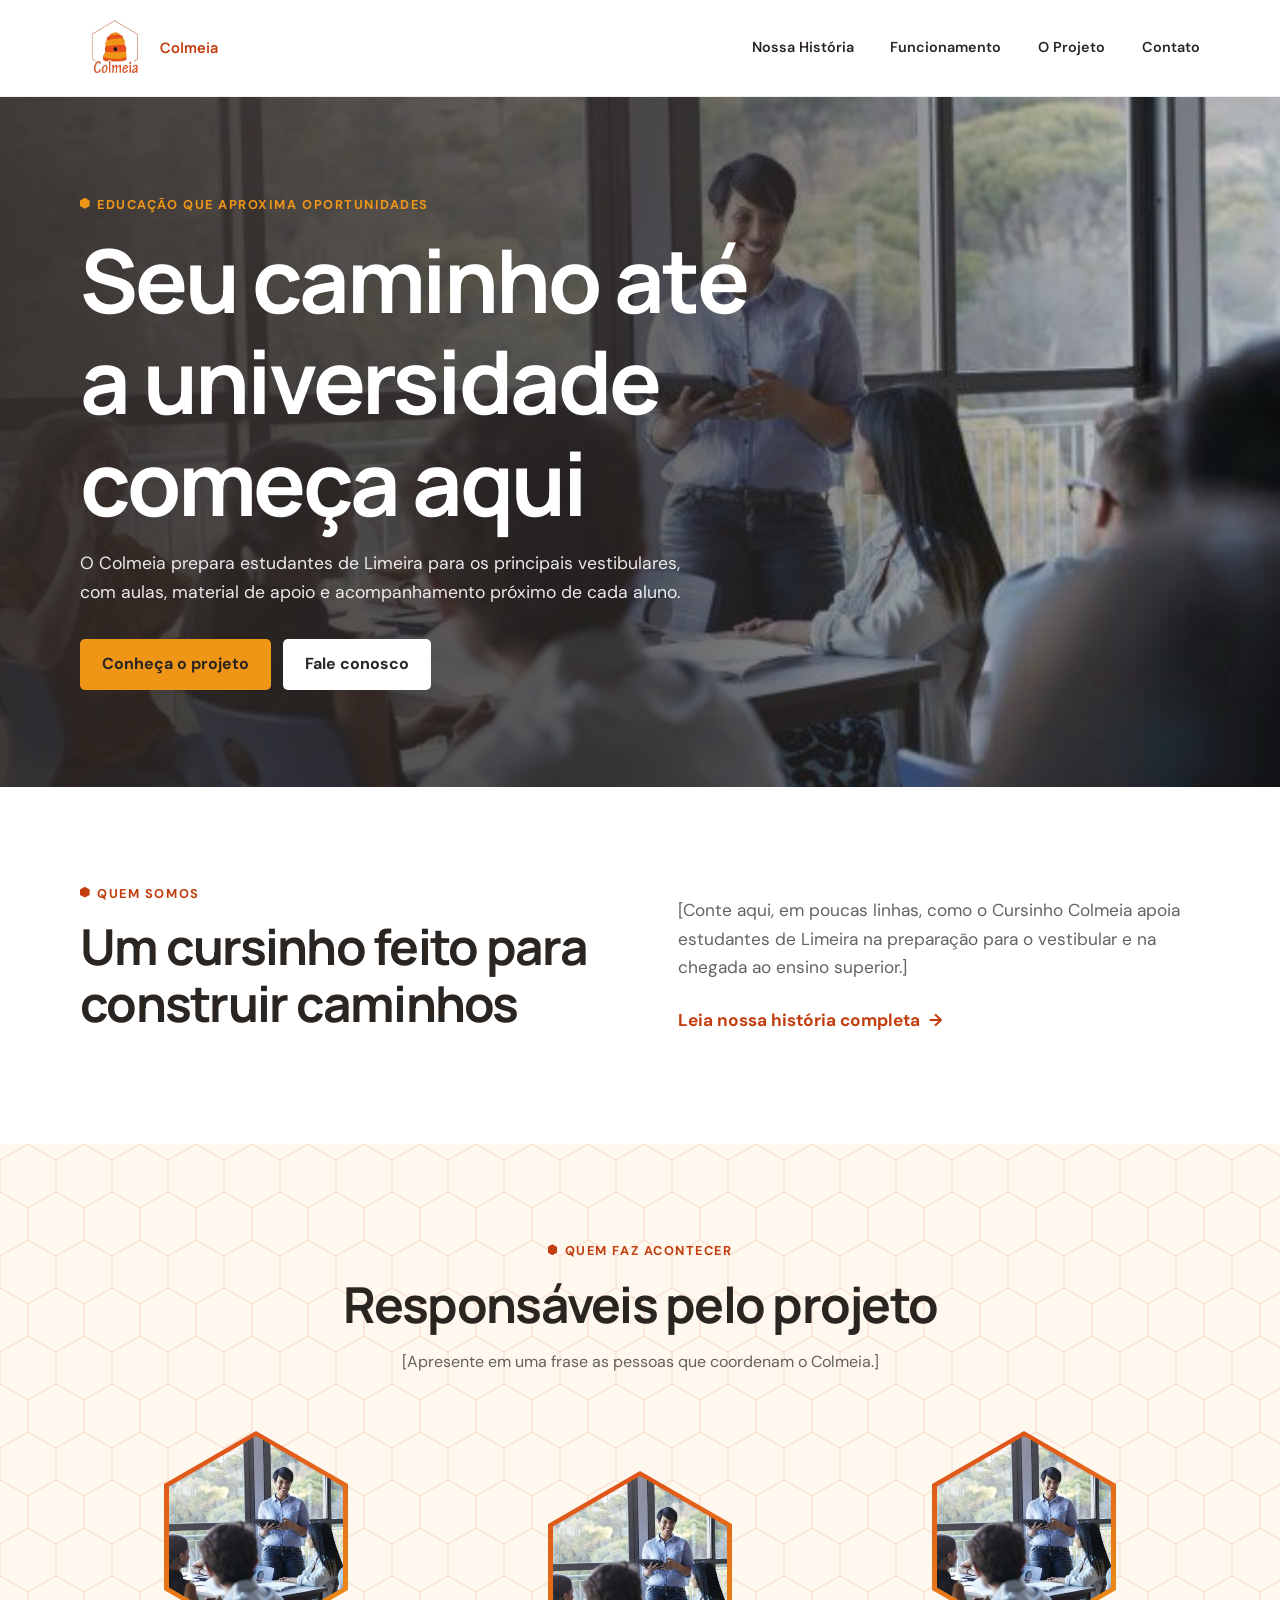
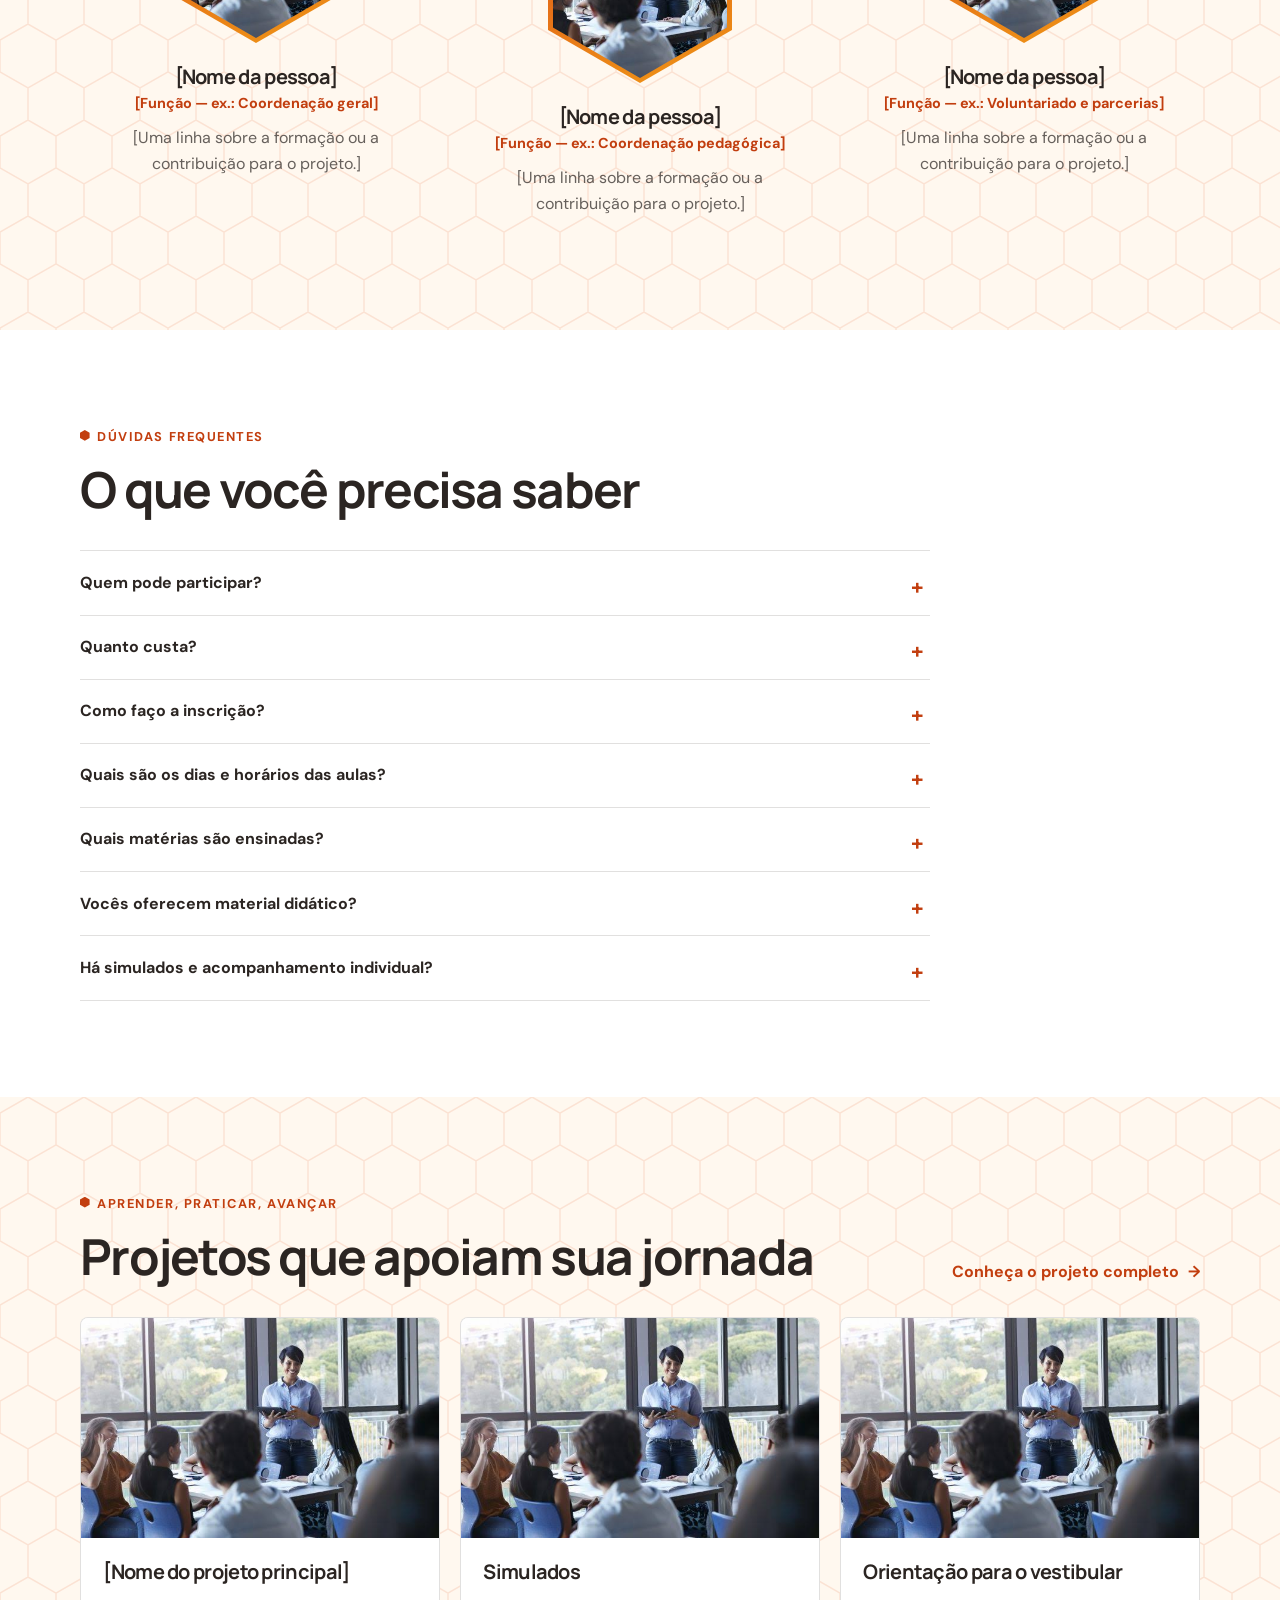
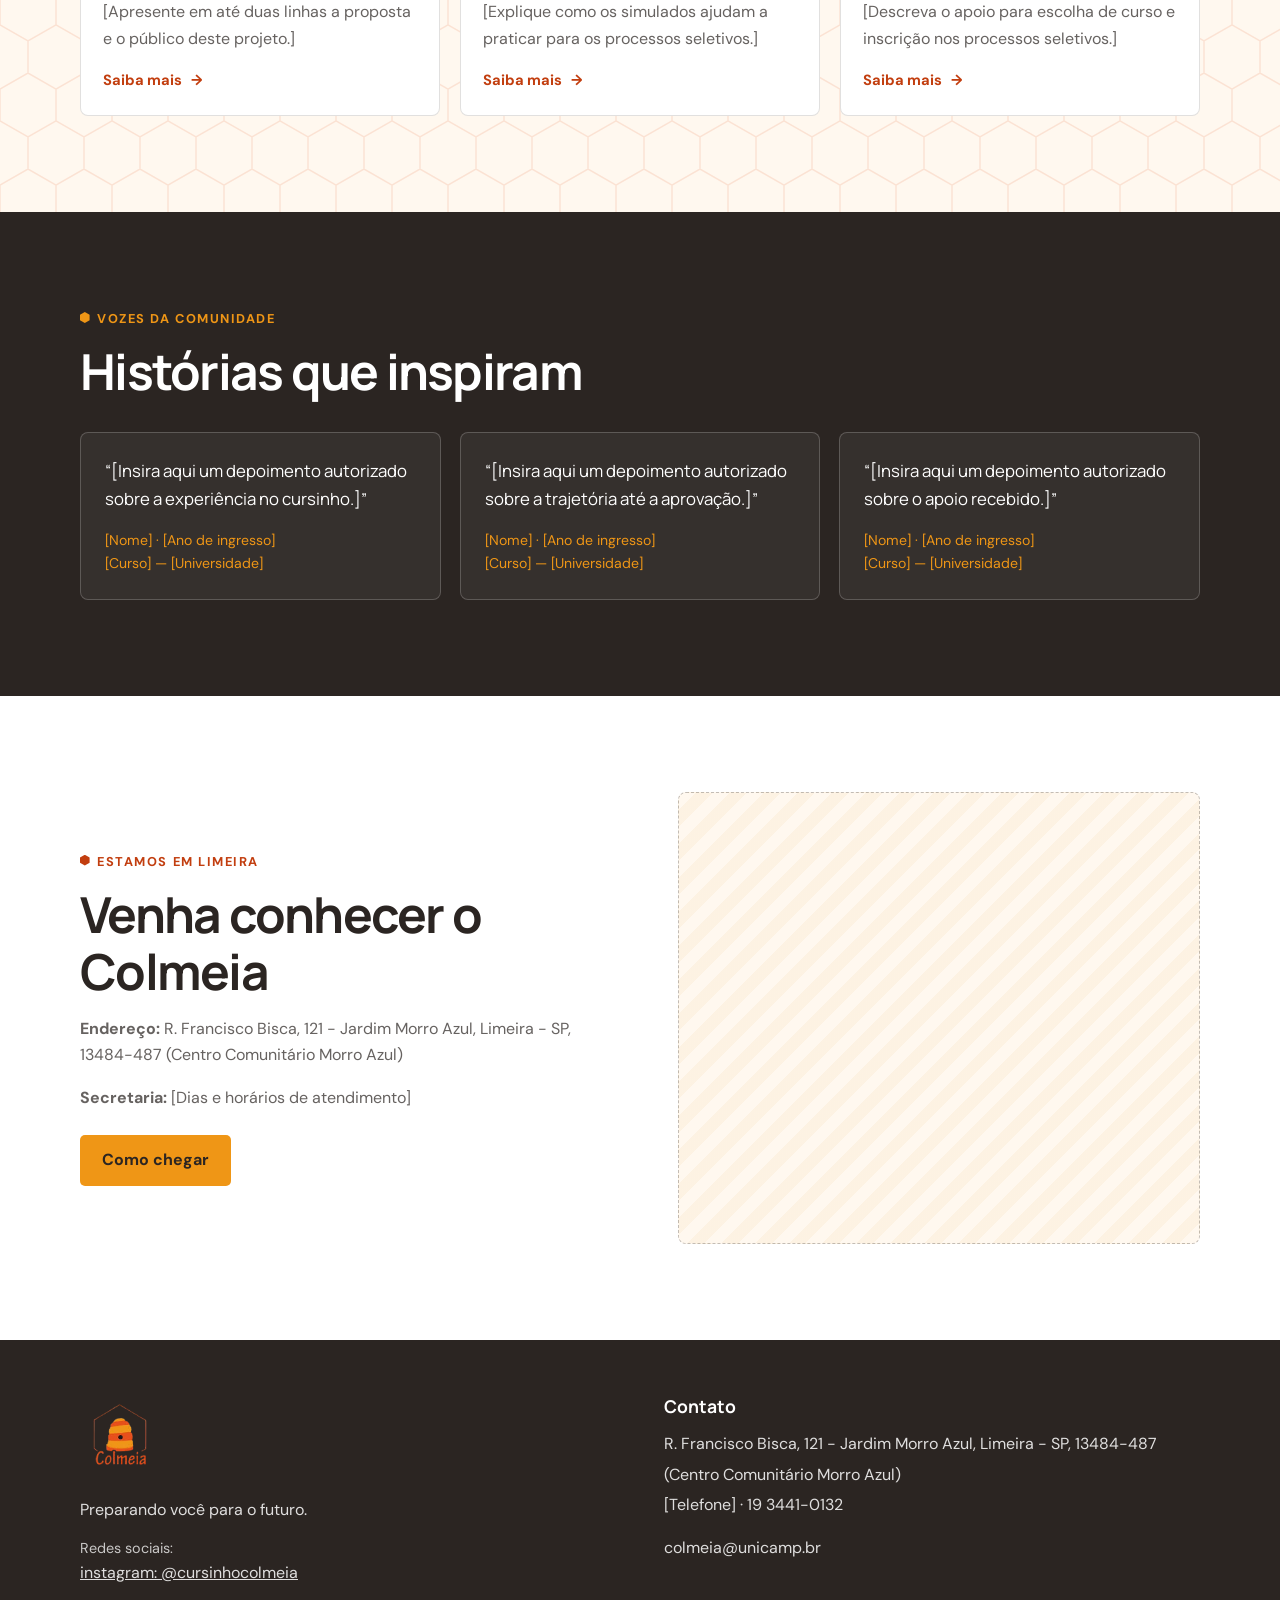
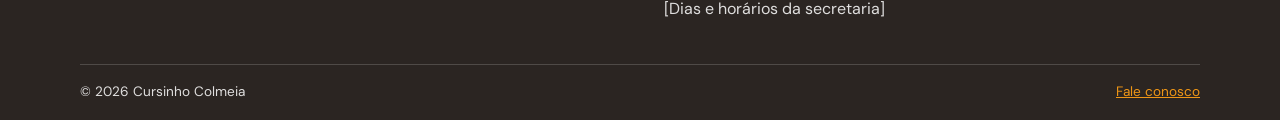
==== index.html @ 88f8b8c4 "First Commit" ====
<!DOCTYPE html>
<html lang="pt-BR">
<head>
    <meta charset="UTF-8">
    <meta name="viewport" content="width=device-width, initial-scale=1.0">
    <meta name="description" content="Conheça o Cursinho Colmeia: preparação para os principais vestibulares, com aulas, apoio e acompanhamento próximo.">
    <title>Cursinho Colmeia | Seu caminho até a universidade</title>
    <link rel="preconnect" href="https://fonts.googleapis.com">
    <link rel="preconnect" href="https://fonts.gstatic.com" crossorigin>
    <link rel="stylesheet" href="https://fonts.googleapis.com/css2?family=DM+Sans:wght@400;600;700&family=Manrope:wght@700;800&display=swap">
    <link rel="stylesheet" href="styles.css">
    <script src="script.js" defer></script>
</head>
<body>
    <a class="skip-link" href="#main">Pular para o conteúdo</a>
    <header class="site-header">
        <a class="brand" href="index.html" aria-label="Cursinho Colmeia — página inicial">
            <img class="brand-logo" src="assets/logo-colmeia.png" alt="" width="52" height="52">
            <span class="brand-name">Colmeia</span>
        </a>
        <button class="menu-toggle" type="button" aria-expanded="false" aria-controls="site-nav" aria-label="Abrir menu">
            <span></span><span></span><span></span>
        </button>
        <nav class="site-nav" id="site-nav" aria-label="Navegação principal">
            <a href="historia.html">Nossa História</a>
            <a href="funcionamento.html">Funcionamento</a>
            <a href="projeto.html">O Projeto</a>
            <a href="contato.html">Contato</a>
        </nav>
    </header>
    <main id="main">
        <section class="hero">
            <img class="hero-image" src="assets/cursinho-placeholder.png" alt="Estudantes acompanham uma aula em sala" fetchpriority="high">
            <div class="hero-shade" aria-hidden="true"></div>
            <div class="hero-content container">
                <p class="eyebrow">Educação que aproxima oportunidades</p>
                <h1>Seu caminho até a universidade começa aqui</h1>
                <p>O Colmeia prepara estudantes de Limeira para os principais vestibulares, com aulas, material de apoio e acompanhamento próximo de cada aluno.</p>
                <div class="button-row">
                    <a class="button button-primary" href="projeto.html">Conheça o projeto</a>
                    <a class="button button-light" href="contato.html">Fale conosco</a>
                </div>
            </div>
        </section>

        <section class="section container intro-grid">
            <div>
                <p class="eyebrow">Quem somos</p>
                <h2>Um cursinho feito para construir caminhos</h2>
            </div>
            <div>
                <p>[Conte aqui, em poucas linhas, como o Cursinho Colmeia apoia estudantes de Limeira na preparação para o vestibular e na chegada ao ensino superior.]</p>
                <a class="text-link" href="historia.html">Leia nossa história completa <span aria-hidden="true">→</span></a>
            </div>
        </section>

        <section class="section section-soft">
            <div class="container">
                <div class="section-intro">
                    <p class="eyebrow">Quem faz acontecer</p>
                    <h2>Responsáveis pelo projeto</h2>
                    <p>[Apresente em uma frase as pessoas que coordenam o Colmeia.]</p>
                </div>
                <div class="people-grid">
                <article class="person">
                    <div class="hex-frame">
                        <img src="assets/cursinho-placeholder.png" alt="[Foto de Nome da pessoa]" loading="lazy" decoding="async">
                    </div>
                    <h3>[Nome da pessoa]</h3>
                    <p class="person-role">[Função — ex.: Coordenação geral]</p>
                    <p>[Uma linha sobre a formação ou a contribuição para o projeto.]</p>
                </article>
                <article class="person">
                    <div class="hex-frame">
                        <img src="assets/cursinho-placeholder.png" alt="[Foto de Nome da pessoa]" loading="lazy" decoding="async">
                    </div>
                    <h3>[Nome da pessoa]</h3>
                    <p class="person-role">[Função — ex.: Coordenação pedagógica]</p>
                    <p>[Uma linha sobre a formação ou a contribuição para o projeto.]</p>
                </article>
                <article class="person">
                    <div class="hex-frame">
                        <img src="assets/cursinho-placeholder.png" alt="[Foto de Nome da pessoa]" loading="lazy" decoding="async">
                    </div>
                    <h3>[Nome da pessoa]</h3>
                    <p class="person-role">[Função — ex.: Voluntariado e parcerias]</p>
                    <p>[Uma linha sobre a formação ou a contribuição para o projeto.]</p>
                </article>
                </div>
            </div>
        </section>

        <section class="section">
            <div class="container">
                <p class="eyebrow">Dúvidas frequentes</p>
                <h2>O que você precisa saber</h2>
                <div class="faq-list">
                    <details>
                        <summary>Quem pode participar?</summary>
                        <p>[Informe os critérios de participação, como público prioritário, escolaridade e faixa etária, se houver.]</p>
                    </details>
                    <details>
                        <summary>Quanto custa?</summary>
                        <p>O cursinho é gratuito.</p>
                    </details>
                    <details>
                        <summary>Como faço a inscrição?</summary>
                        <p>[Inclua o período de inscrição, os documentos necessários e o passo a passo para se candidatar.]</p>
                    </details>
                    <details>
                        <summary>Quais são os dias e horários das aulas?</summary>
                        <p>[Consulte as turmas e os horários disponíveis na página <a href="funcionamento.html">Funcionamento</a>.]</p>
                    </details>
                    <details>
                        <summary>Quais matérias são ensinadas?</summary>
                        <p>[Informe as disciplinas oferecidas, organizadas por área do conhecimento.]</p>
                    </details>
                    <details>
                        <summary>Vocês oferecem material didático?</summary>
                        <p>[Descreva os materiais e recursos disponibilizados aos estudantes.]</p>
                    </details>
                    <details>
                        <summary>Há simulados e acompanhamento individual?</summary>
                        <p>[Informe a frequência dos simulados e como funcionam os plantões, a mentoria ou o acompanhamento individual.]</p>
                    </details>
                </div>
            </div>
        </section>

        <section class="section section-soft">
            <div class="container">
                <div class="section-heading">
                    <div>
                        <p class="eyebrow">Aprender, praticar, avançar</p>
                        <h2>Projetos que apoiam sua jornada</h2>
                    </div>
                    <a class="text-link" href="projeto.html">Conheça o projeto completo <span aria-hidden="true">→</span></a>
                </div>
                <div class="card-grid">
                <article class="content-card">
                    <img src="assets/cursinho-placeholder.png" alt="Turma participando de uma aula" loading="lazy" decoding="async">
                    <div class="card-body">
                        <h3>[Nome do projeto principal]</h3>
                        <p>[Apresente em até duas linhas a proposta e o público deste projeto.]</p>
                        <a class="text-link" href="projeto.html">Saiba mais <span aria-hidden="true">→</span></a>
                    </div>
                </article>
                <article class="content-card">
                    <img src="assets/cursinho-placeholder.png" alt="Estudantes reunidos em sala" loading="lazy" decoding="async">
                    <div class="card-body">
                        <h3>Simulados</h3>
                        <p>[Explique como os simulados ajudam a praticar para os processos seletivos.]</p>
                        <a class="text-link" href="projeto.html">Saiba mais <span aria-hidden="true">→</span></a>
                    </div>
                </article>
                <article class="content-card">
                    <img src="assets/cursinho-placeholder.png" alt="Professor conversando com estudantes" loading="lazy" decoding="async">
                    <div class="card-body">
                        <h3>Orientação para o vestibular</h3>
                        <p>[Descreva o apoio para escolha de curso e inscrição nos processos seletivos.]</p>
                        <a class="text-link" href="projeto.html">Saiba mais <span aria-hidden="true">→</span></a>
                    </div>
                </article>
                </div>
            </div>
        </section>

        <section class="section section-dark">
            <div class="container">
                <p class="eyebrow">Vozes da comunidade</p>
                <h2>Histórias que inspiram</h2>
                <div class="quote-grid">
                <figure class="quote">
                    <blockquote><p>“[Insira aqui um depoimento autorizado sobre a experiência no cursinho.]”</p></blockquote>
                    <figcaption>[Nome] · [Ano de ingresso]<br>[Curso] — [Universidade]</figcaption>
                </figure>
                <figure class="quote">
                    <blockquote><p>“[Insira aqui um depoimento autorizado sobre a trajetória até a aprovação.]”</p></blockquote>
                    <figcaption>[Nome] · [Ano de ingresso]<br>[Curso] — [Universidade]</figcaption>
                </figure>
                <figure class="quote">
                    <blockquote><p>“[Insira aqui um depoimento autorizado sobre o apoio recebido.]”</p></blockquote>
                    <figcaption>[Nome] · [Ano de ingresso]<br>[Curso] — [Universidade]</figcaption>
                </figure>
                </div>
            </div>
        </section>

        <section class="section container address-grid">
            <div>
                <p class="eyebrow">Estamos em Limeira</p>
                <h2>Venha conhecer o Colmeia</h2>
                <p><strong>Endereço:</strong> R. Francisco Bisca, 121 - Jardim Morro Azul, Limeira - SP, 13484-487 (Centro Comunitário Morro Azul)</p>
                <p><strong>Secretaria:</strong> [Dias e horários de atendimento]</p>
                <a class="button button-primary" href="contato.html">Como chegar</a>
            </div>
            <div class="map-placeholder" role="img" aria-label="Espaço reservado para o mapa do cursinho">
                <iframe src="https://maps.google.com/maps?q=-22.5592087,-47.4290889&t=&z=17&ie=UTF8&iwloc=&output=embed" width="100%" height="450" style="border:0;" allowfullscreen="" loading="lazy" referrerpolicy="no-referrer-when-downgrade"></iframe>
            </div>
        </section>
    </main>

    <footer class="site-footer">
        <div class="container footer-grid">
            <div>
                <a class="brand brand-footer" href="index.html" aria-label="Cursinho Colmeia — página inicial">
                    <img class="brand-logo" src="assets/logo-colmeia.png" alt="Cursinho Colmeia">
                </a>
                <p>Preparando você para o futuro.</p>
                <p class="social-placeholder">Redes sociais:</p>
                <a href="https://www.instagram.com/cursinhocolmeia/?hl=pt">instagram: @cursinhocolmeia</a>
            </div>
            <div>
                <h2>Contato</h2>
                <address>
                    R. Francisco Bisca, 121 - Jardim Morro Azul, Limeira - SP, 13484-487 (Centro Comunitário Morro Azul)<br>
                    [Telefone] · 19 3441-0132<br>
                    <p>colmeia@unicamp.br</p><br>
                    [Dias e horários da secretaria]
                </address>
            </div>
        </div>
        <div class="container footer-bottom">
            <span>© <span data-year>2026</span> Cursinho Colmeia</span>
            <a href="contato.html">Fale conosco</a>
        </div>
    </footer>
</body>
</html>
---- styles.css ----
/* ==========================================================================
   Cursinho Colmeia — estilos globais
   As fontes são carregadas via <link> no <head> de cada página (não via @import).
   ========================================================================== */

/* ---------- Tokens ---------- */
:root {
    --ink: #2B2522;
    --muted: rgba(43, 37, 34, .72);
    --primary: #DC4C1A;          /* laranja do texto do logo */
    --orange: #E7842B;           /* laranja médio das listras do logo */
    --primary-strong: #C23E0F;   /* texto sobre branco/creme e fundo com texto branco (contraste AA) */
    --accent: #EF9616;
    --cream: #FFF8EF;
    --white: #FFFFFF;
    --line: rgba(43, 37, 34, .14);
    --content: 1120px;

    /* Colmeia: hexágono (topo pontiagudo, como no logo) e padrão de favo */
    --hex: polygon(50% 0, 100% 25%, 100% 75%, 50% 100%, 0 75%, 0 25%);
    --honeycomb: url("data:image/svg+xml,%3Csvg xmlns='http://www.w3.org/2000/svg' width='56' height='96' viewBox='0 0 56 96'%3E%3Cpath d='M28 0L56 16V48L28 64L0 48V16ZM28 64V96' fill='none' stroke='%23DC4C1A' stroke-opacity='.13' stroke-width='1.5'/%3E%3C/svg%3E");
    --honeycomb-light: url("data:image/svg+xml,%3Csvg xmlns='http://www.w3.org/2000/svg' width='56' height='96' viewBox='0 0 56 96'%3E%3Cpath d='M28 0L56 16V48L28 64L0 48V16ZM28 64V96' fill='none' stroke='white' stroke-opacity='.12' stroke-width='1.5'/%3E%3C/svg%3E");
}

/* ---------- Base ---------- */
* {
    box-sizing: border-box;
}
html {
    scroll-behavior: smooth;
}
body {
    margin: 0;
    color: var(--ink);
    background: var(--white);
    font-family: "DM Sans", Arial, sans-serif;
    line-height: 1.65;
}
img {
    display: block;
    max-width: 100%;
}
a {
    color: inherit;
}
h1, h2, h3 {
    margin: 0 0 1rem;
    font-family: Manrope, "DM Sans", sans-serif;
    line-height: 1.15;
    letter-spacing: -.035em;
}
h1 {
    max-width: 800px;
    font-size: clamp(2.7rem, 7vw, 5.5rem);
}
h2 {
    font-size: clamp(2rem, 4vw, 3.1rem);
}
h3 {
    font-size: 1.25rem;
}
p {
    margin: 0 0 1rem;
}

:focus-visible {
    outline: 3px solid var(--primary-strong);
    outline-offset: 3px;
}
.hero :focus-visible, .section-dark :focus-visible, .site-footer :focus-visible {
    outline-color: var(--accent);
}

.visually-hidden {
    position: absolute;
    width: 1px;
    height: 1px;
    margin: -1px;
    padding: 0;
    overflow: hidden;
    clip: rect(0 0 0 0);
    white-space: nowrap;
    border: 0;
}
.skip-link {
    position: absolute;
    z-index: 20;
    top: -4rem;
    left: 1rem;
    padding: .6rem 1rem;
    color: var(--white);
    background: var(--ink);
}
.skip-link:focus {
    top: 1rem;
}

/* ---------- Layout e utilitários ---------- */
.container {
    width: min(var(--content), calc(100% - 3rem));
    margin-inline: auto;
}
.section {
    padding-block: 6rem;
}
.section-soft {
    background-color: var(--cream);
    background-image: var(--honeycomb);
    background-size: 56px 96px;
}
.section-dark {
    color: var(--white);
    background: var(--ink);
}
.eyebrow {
    margin-bottom: .9rem;
    color: var(--primary-strong);
    font-size: .8rem;
    font-weight: 700;
    letter-spacing: .12em;
    text-transform: uppercase;
}
.eyebrow::before {
    content: "";
    display: inline-block;
    width: .75em;
    height: .85em;
    margin-right: .6em;
    background: currentColor;
    clip-path: var(--hex);
}
.section-dark .eyebrow, .hero .eyebrow {
    color: var(--accent);
}
.page-hero .eyebrow {
    color: var(--cream);
}
.text-link {
    display: inline-flex;
    gap: .55rem;
    align-items: center;
    color: var(--primary-strong);
    font-weight: 700;
    text-decoration: none;
}
.text-link:hover {
    text-decoration: underline;
    text-underline-offset: .25em;
}
.icon-badge {
    display: grid;
    width: 52px;
    height: 60px;
    place-items: center;
    clip-path: var(--hex);
    color: var(--white);
    background: var(--primary-strong);
    font-size: .8rem;
    font-weight: 800;
}

/* ---------- Botões ---------- */
.button-row {
    display: flex;
    flex-wrap: wrap;
    gap: .8rem;
}
.button {
    display: inline-flex;
    min-height: 48px;
    align-items: center;
    justify-content: center;
    padding: .7rem 1.3rem;
    border: 1px solid transparent;
    border-radius: 5px;
    font: inherit;
    font-weight: 700;
    text-decoration: none;
    cursor: pointer;
}
.button-primary {
    color: var(--ink);
    background: var(--accent);
}
.button-primary:hover {
    background: var(--primary-strong);
    color: var(--white);
}
.button-light {
    color: var(--ink);
    background: var(--white);
}
.button-light:hover {
    background: var(--accent);
}

/* ---------- Cabeçalho e navegação ---------- */
.site-header {
    position: sticky;
    z-index: 10;
    top: 0;
    display: flex;
    min-height: 76px;
    align-items: center;
    justify-content: space-between;
    padding: .8rem max(1.5rem, calc((100% - var(--content)) / 2));
    border-bottom: 1px solid rgba(43, 37, 34, .08);
    background: rgba(255, 255, 255, .96);
    backdrop-filter: blur(12px);
}
.brand {
    display: inline-flex;
    align-items: center;
    gap: .65rem;
    color: var(--ink);
    font-family: Manrope, sans-serif;
    font-size: .96rem;
    text-decoration: none;
    white-space: nowrap;
}
.brand-logo {
    width: 70px;
    height: 70px;
    object-fit: contain;
}
.brand-name {
    color: var(--primary-strong);
    font-size: .9rem;
    font-weight: 700;
}
.brand-footer {
    color: var(--white);
}
.brand-footer .brand-logo {
    width: 80px;
    height: 80px;
}
.site-nav {
    display: flex;
    align-items: center;
    gap: clamp(1rem, 3vw, 2.3rem);
}
.site-nav a {
    color: var(--ink);
    font-size: .9rem;
    font-weight: 600;
    text-decoration: none;
}
.site-nav a:hover, .site-nav a[aria-current="page"] {
    color: var(--primary-strong);
}
.site-nav a[aria-current="page"] {
    text-decoration: underline;
    text-decoration-color: var(--accent);
    text-decoration-thickness: 3px;
    text-underline-offset: 7px;
}
.menu-toggle {
    display: none;
}

/* ---------- Hero (home) ---------- */
.hero {
    position: relative;
    display: flex;
    min-height: min(690px, calc(100vh - 76px));
    align-items: center;
    overflow: hidden;
    color: var(--white);
    background: var(--ink);
}
.hero-image, .hero-shade {
    position: absolute;
    inset: 0;
    width: 100%;
    height: 100%;
}
.hero-image {
    object-fit: cover;
    object-position: center 45%;
}
.hero-shade {
    background: linear-gradient(90deg, rgba(43, 37, 34, .9) 0%, rgba(43, 37, 34, .72) 48%, rgba(43, 37, 34, .12) 100%);
}
.hero-content {
    position: relative;
    padding-block: 6rem;
}
.hero h1 {
    max-width: 720px;
}
.hero-content > p:not(.eyebrow) {
    max-width: 625px;
    margin-bottom: 2rem;
    color: rgba(255,255,255,.9);
    font-size: 1.1rem;
}

/* ---------- Seções da home ---------- */
.intro-grid, .address-grid {
    display: grid;
    grid-template-columns: 1fr 1fr;
    gap: clamp(2rem, 6vw, 6rem);
    align-items: center;
}
.intro-grid > div:last-child {
    max-width: 570px;
    color: var(--muted);
    font-size: 1.08rem;
}
.intro-grid .text-link {
    margin-top: .5rem;
}
.section-heading {
    display: flex;
    align-items: end;
    justify-content: space-between;
    gap: 2rem;
    margin-bottom: 2rem;
}
.section-heading h2 {
    margin-bottom: 0;
}

/* Cards */
.card-grid {
    display: grid;
    grid-template-columns: repeat(3, 1fr);
    gap: 1.25rem;
    margin-top: 2rem;
}
.content-card {
    display: flex;
    flex-direction: column;
    overflow: hidden;
    border: 1px solid var(--line);
    border-radius: 8px;
    background: var(--white);
}
.content-card > img {
    width: 100%;
    height: 220px;
    object-fit: cover;
}
.card-body {
    display: flex;
    flex: 1;
    flex-direction: column;
    padding: 1.4rem;
}
.card-body p {
    color: var(--muted);
}
.card-body .text-link {
    margin-top: auto;
    align-self: flex-start;
    font-size: .92rem;
}

/* FAQ */
.faq-list {
    max-width: 850px;
    margin-top: 2rem;
    border-top: 1px solid var(--line);
}
.faq-list details {
    border-bottom: 1px solid var(--line);
}
.faq-list summary {
    position: relative;
    padding: 1.15rem 2.5rem 1.15rem 0;
    font-weight: 700;
    cursor: pointer;
    list-style: none;
}
.faq-list summary::-webkit-details-marker {
    display: none;
}
.faq-list summary::after {
    position: absolute;
    right: .4rem;
    content: "+";
    color: var(--primary-strong);
    font-size: 1.35rem;
}
.faq-list details[open] summary::after {
    content: "−";
}
.faq-list details p {
    max-width: 750px;
    padding: 0 2rem 1rem 0;
    color: var(--muted);
}
.faq-list details a {
    color: var(--primary-strong);
}

/* Depoimentos */
.quote-grid {
    display: grid;
    grid-template-columns: repeat(3, 1fr);
    gap: 1.2rem;
    margin-top: 2rem;
}
.quote {
    display: flex;
    flex-direction: column;
    margin: 0;
    padding: 1.5rem;
    border: 1px solid rgba(255,255,255,.2);
    border-radius: 8px;
    background: rgba(255,255,255,.05);
}
.quote blockquote {
    flex: 1;
    margin: 0;
}
.quote blockquote p {
    font-family: Manrope, sans-serif;
    font-size: 1.05rem;
}
.quote figcaption {
    color: var(--accent);
    font-size: .88rem;
}
.quote-grid-light {
    grid-template-columns: repeat(2, 1fr);
}
.quote-grid-light .quote {
    color: var(--ink);
    border-color: var(--line);
    background: var(--cream);
}
.quote-grid-light .quote figcaption {
    color: var(--primary-strong);
}

/* Endereço e mapa */
.address-grid > div:first-child p:not(.eyebrow) {
    color: var(--muted);
}
.address-grid .button {
    margin-top: .5rem;
}
.map-placeholder {
    display: flex;
    min-height: 310px;
    flex-direction: column;
    align-items: center;
    justify-content: center;
    border: 1px dashed rgba(43, 37, 34, .28);
    border-radius: 8px;
    color: var(--ink);
    background: repeating-linear-gradient(135deg, var(--cream), var(--cream) 12px, rgba(239, 150, 22, .12) 12px, rgba(239, 150, 22, .12) 24px);
    text-align: center;
}
.map-placeholder--tall {
    min-height: 360px;
    border: 0;
    background: repeating-linear-gradient(135deg, var(--cream), var(--cream) 16px, rgba(239, 150, 22, .14) 16px, rgba(239, 150, 22, .14) 32px);
    box-shadow: inset 0 0 0 1px rgba(43, 37, 34, .08);
}
.map-pin {
    color: var(--primary-strong);
    font-size: 2.8rem;
    line-height: 1;
}
.map-placeholder p {
    margin: .5rem 0 0;
    font-weight: 700;
}
.map-placeholder small {
    color: var(--muted);
}

/* ---------- Responsáveis (home) ---------- */
.section-intro {
    max-width: 640px;
    margin: 0 auto 3.5rem;
    text-align: center;
}
.section-intro p:last-child {
    margin-bottom: 0;
    color: var(--muted);
}
.people-grid {
    display: grid;
    grid-template-columns: repeat(3, 1fr);
    gap: 2rem;
}
/* o card do meio desce um pouco, como numa colmeia */
.people-grid .person:nth-child(2) {
    margin-top: 2.5rem;
}
.person {
    text-align: center;
}
.hex-frame {
    width: 184px;
    height: 212px;
    margin: 0 auto 1.4rem;
    padding: 5px;
    clip-path: var(--hex);
    background: linear-gradient(160deg, var(--primary), var(--accent));
}
.hex-frame img {
    width: 100%;
    height: 100%;
    clip-path: var(--hex);
    object-fit: cover;
    background: var(--cream);
}
.person h3 {
    margin-bottom: .2rem;
}
.person p {
    max-width: 300px;
    margin-inline: auto;
    color: var(--muted);
}
.person .person-role {
    margin-bottom: .6rem;
    color: var(--primary-strong);
    font-size: .9rem;
    font-weight: 700;
}

/* ---------- Páginas internas ---------- */
.page-hero {
    padding-block: 5rem;
    color: var(--white);
    background-color: var(--ink);
    background-image: var(--honeycomb-light), linear-gradient(115deg, var(--ink), var(--primary-strong));
    background-size: 56px 96px, auto;
}
.page-hero h1 {
    font-size: clamp(2.8rem, 7vw, 4.7rem);
}
.page-hero p:last-child {
    max-width: 660px;
    margin-bottom: 0;
    color: rgba(255,255,255,.9);
    font-size: 1.08rem;
}
.prose {
    max-width: 850px;
}
.prose > h2 {
    margin-top: 2.5rem;
    font-size: clamp(1.7rem, 3vw, 2.25rem);
}
.prose > p:not(.eyebrow) {
    color: var(--muted);
}

.table-wrap {
    overflow-x: auto;
    margin: 1.5rem 0 2rem;
    border: 1px solid var(--line);
    border-radius: 7px;
}
table {
    width: 100%;
    border-collapse: collapse;
    text-align: left;
}
th, td {
    min-width: 130px;
    padding: .9rem 1rem;
    border-bottom: 1px solid var(--line);
}
thead th {
    color: var(--ink);
    background: var(--cream);
    font-size: .9rem;
}
tbody th {
    font-weight: 600;
}
tbody tr:last-child :is(th, td) {
    border-bottom: 0;
}

.stats-grid {
    display: grid;
    grid-template-columns: repeat(3, 1fr);
    gap: 1rem;
    margin: 2rem 0 3rem;
    padding: 0;
    list-style: none;
}
.stat {
    padding: 1.4rem;
    border-radius: 7px;
    background: var(--cream);
}
.stat-value, .stat-label {
    display: block;
}
.stat-value {
    color: var(--primary-strong);
    font-family: Manrope, sans-serif;
    font-size: 2rem;
    font-weight: 700;
}
.stat-label {
    color: var(--muted);
}


.benefit-list {
    margin-top: 1.5rem;
    padding: 0;
    list-style: none;
}
.benefit {
    display: grid;
    grid-template-columns: 3rem 1fr;
    gap: 1rem;
    padding: 1.25rem 0;
    border-bottom: 1px solid var(--line);
}
.benefit-number {
    display: grid;
    width: 2.6rem;
    height: 3rem;
    place-items: center;
    clip-path: var(--hex);
    color: var(--white);
    background: var(--primary-strong);
    font-family: Manrope, sans-serif;
    font-size: .9rem;
    font-weight: 800;
}
.benefit h3 {
    margin-bottom: .35rem;
}
.benefit p {
    margin: 0;
    color: var(--muted);
}

/* ---------- Contato ---------- */
.contact-section {
    padding-block: 5rem;
}
.contact-heading {
    max-width: 680px;
    margin: 0 auto 2.5rem;
    text-align: center;
}
.contact-heading h2 {
    margin-bottom: .8rem;
}
.contact-heading > p:last-child {
    color: var(--muted);
}
.contact-list {
    display: grid;
    grid-template-columns: repeat(2, minmax(0, 1fr));
    gap: 1rem;
    max-width: 900px;
    margin: 0 auto;
    padding: 0;
    list-style: none;
}
.contact-card {
    display: grid;
    grid-template-columns: 54px minmax(0, 1fr);
    gap: .85rem 1rem;
    align-items: center;
    padding: 1.25rem;
    border: 1px solid var(--line);
    border-radius: 8px;
    background: var(--white);
}
.contact-card .icon-badge {
    grid-row: span 2;
}
.contact-card h3, .address-detail h3 {
    margin: 0 0 .15rem;
    font-size: 1rem;
    letter-spacing: 0;
}
.contact-card p, .address-detail p {
    overflow-wrap: anywhere;
    margin: 0;
    color: var(--muted);
}
.contact-card-label {
    grid-column: 2;
    color: var(--primary-strong);
    font-size: .8rem;
    font-weight: 700;
}
.contact-location {
    border-top: 1px solid var(--line);
}
.contact-address {
    align-self: center;
}
.contact-address > h2 {
    margin-bottom: 1.75rem;
}
.contact-address > .text-link {
    margin-top: .75rem;
}
.address-detail {
    display: grid;
    grid-template-columns: 44px 1fr;
    gap: .9rem;
    align-items: center;
    margin: 1.25rem 0;
}
.address-detail .icon-badge {
    width: 42px;
    height: 48px;
    font-size: .75rem;
}

/* ---------- Rodapé ---------- */
.site-footer {
    padding-top: 3.5rem;
    color: rgba(255,255,255,.85);
    background: var(--ink);
}
.footer-grid {
    display: grid;
    grid-template-columns: 1fr 1fr;
    gap: 3rem;
    padding-bottom: 2.5rem;
}
.site-footer h2 {
    margin-bottom: .8rem;
    color: var(--white);
    font-size: 1.1rem;
    letter-spacing: 0;
}
.site-footer p {
    margin: .8rem 0 0;
}
.site-footer address {
    font-style: normal;
    line-height: 1.9;
}
.site-footer address a {
    color: var(--accent);
}
.social-placeholder {
    color: rgba(255,255,255,.75);
    font-size: .9rem;
}
.footer-bottom {
    display: flex;
    justify-content: space-between;
    gap: 1rem;
    padding-block: 1rem;
    border-top: 1px solid rgba(255,255,255,.17);
    font-size: .85rem;
}
.footer-bottom a {
    color: var(--accent);
}

/* ---------- Responsivo (760px também está em script.js) ---------- */
@media (max-width: 760px) {
    .container {
        width: min(var(--content), calc(100% - 2rem));
    }
    .site-header {
        min-height: 68px;
        padding-inline: 1rem;
    }
    .menu-toggle {
        display: flex;
        width: 44px;
        height: 44px;
        flex-direction: column;
        align-items: center;
        justify-content: center;
        gap: 5px;
        border: 1px solid var(--line);
        border-radius: 5px;
        background: var(--white);
        cursor: pointer;
    }
    .menu-toggle span {
        width: 19px;
        height: 2px;
        background: var(--ink);
    }
    .site-nav {
        position: absolute;
        top: calc(100% - 1px);
        right: 0;
        left: 0;
        display: none;
        flex-direction: column;
        align-items: stretch;
        gap: 0;
        padding: .5rem 1rem 1rem;
        border-bottom: 1px solid var(--line);
        background: var(--white);
    }
    .site-nav.is-open {
        display: flex;
    }
    .site-nav a {
        padding: .8rem .4rem;
        border-bottom: 1px solid var(--line);
    }
    .site-nav a:last-child {
        border-bottom: 0;
    }
    .hero {
        min-height: 590px;
    }
    .hero-shade {
        background: linear-gradient(90deg, rgba(43,37,34,.87), rgba(43,37,34,.53));
    }
    .hero-content {
        padding-block: 4rem;
    }
    .section {
        padding-block: 4rem;
    }
    .intro-grid, .address-grid, .footer-grid {
        grid-template-columns: 1fr;
        gap: 2rem;
    }
    .contact-list {
        grid-template-columns: 1fr;
    }
    .contact-heading {
        margin-bottom: 2rem;
        text-align: left;
    }
    .contact-card {
        padding: 1rem;
    }
    .map-placeholder--tall {
        min-height: 280px;
    }
    .card-grid, .quote-grid, .quote-grid-light {
        grid-template-columns: 1fr;
    }
    .page-hero {
        padding-block: 3.5rem;
    }
    .stats-grid {
        gap: .6rem;
    }
    .stat {
        padding: 1rem .7rem;
    }
    .stat-value {
        font-size: 1.5rem;
    }
    .stat-label {
        font-size: .85rem;
    }
    .footer-bottom {
        flex-direction: column;
    }
    .people-grid {
        grid-template-columns: 1fr;
        gap: 2.5rem;
    }
    .people-grid .person:nth-child(2) {
        margin-top: 0;
    }
}

@media (prefers-reduced-motion: reduce) {
    html {
        scroll-behavior: auto;
    }
    *, *::before, *::after {
        animation-duration: .01ms !important;
        animation-iteration-count: 1 !important;
        transition-duration: .01ms !important;
    }
}
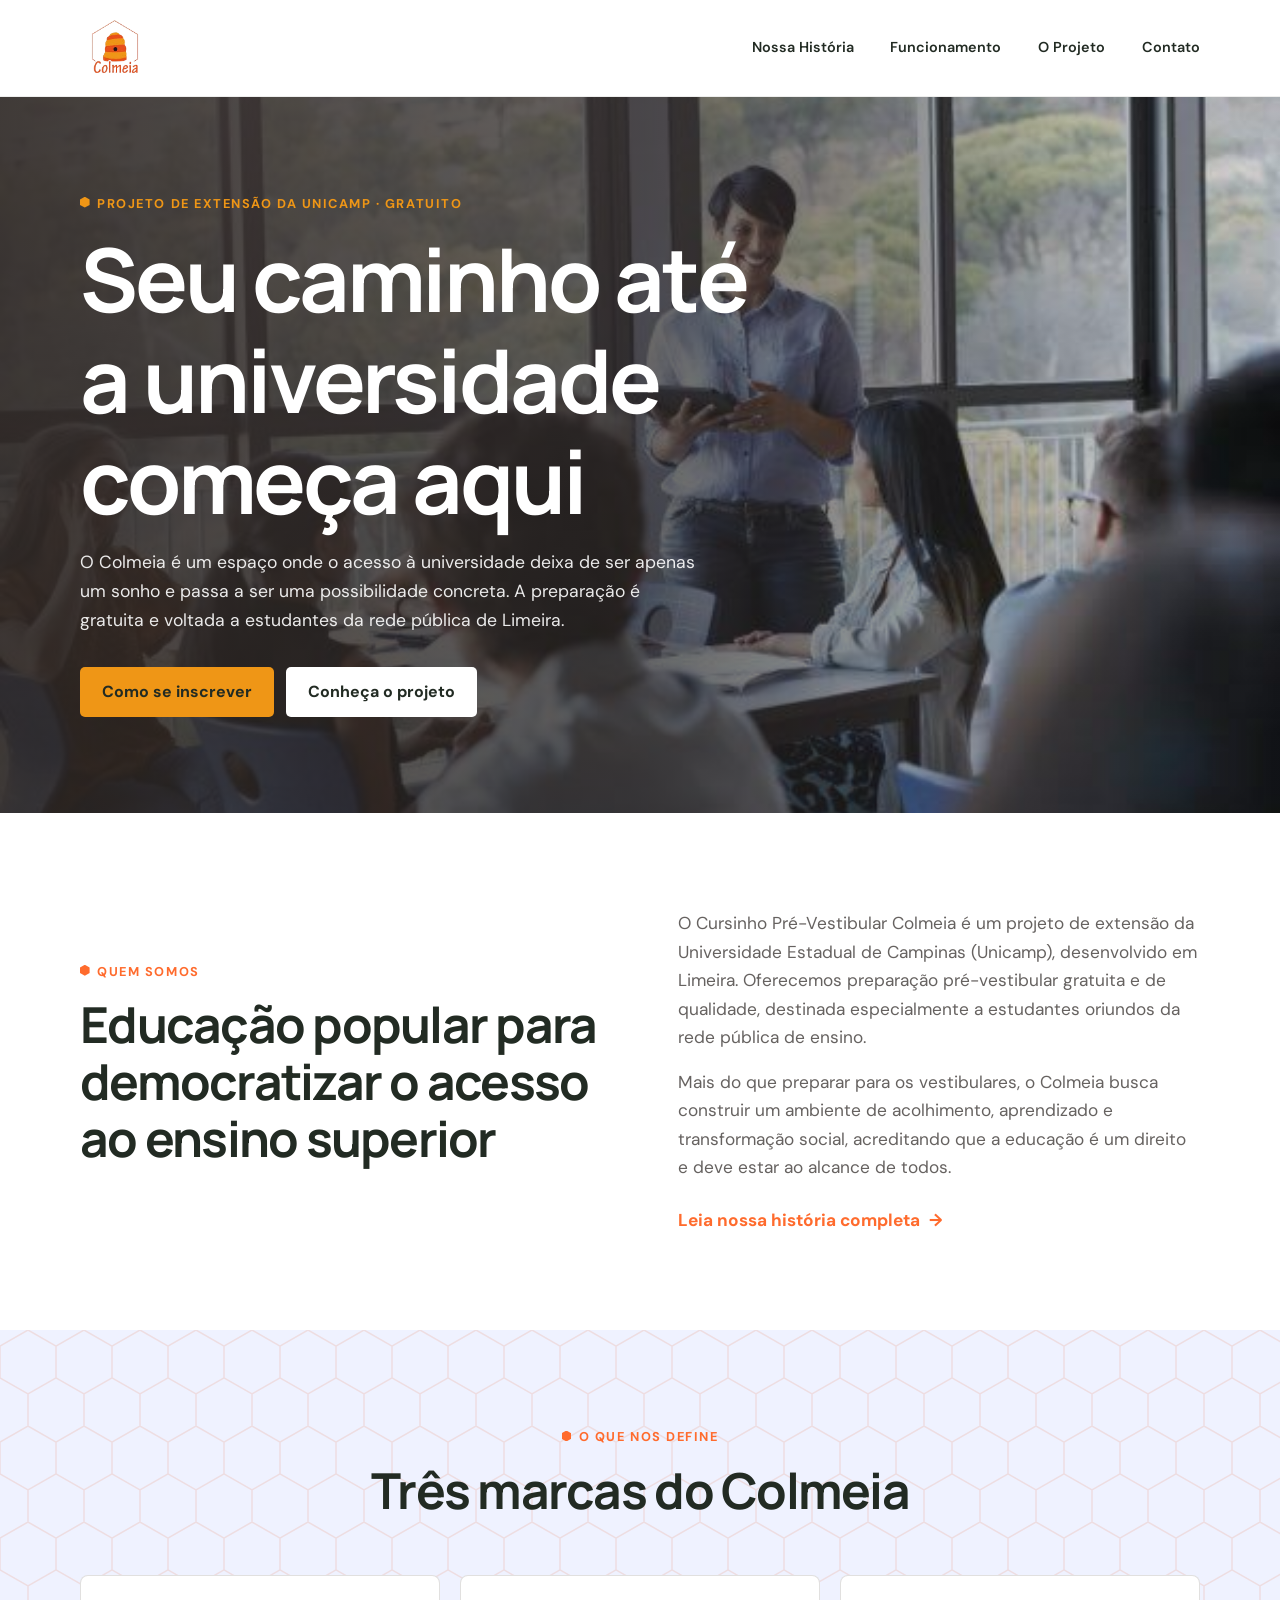
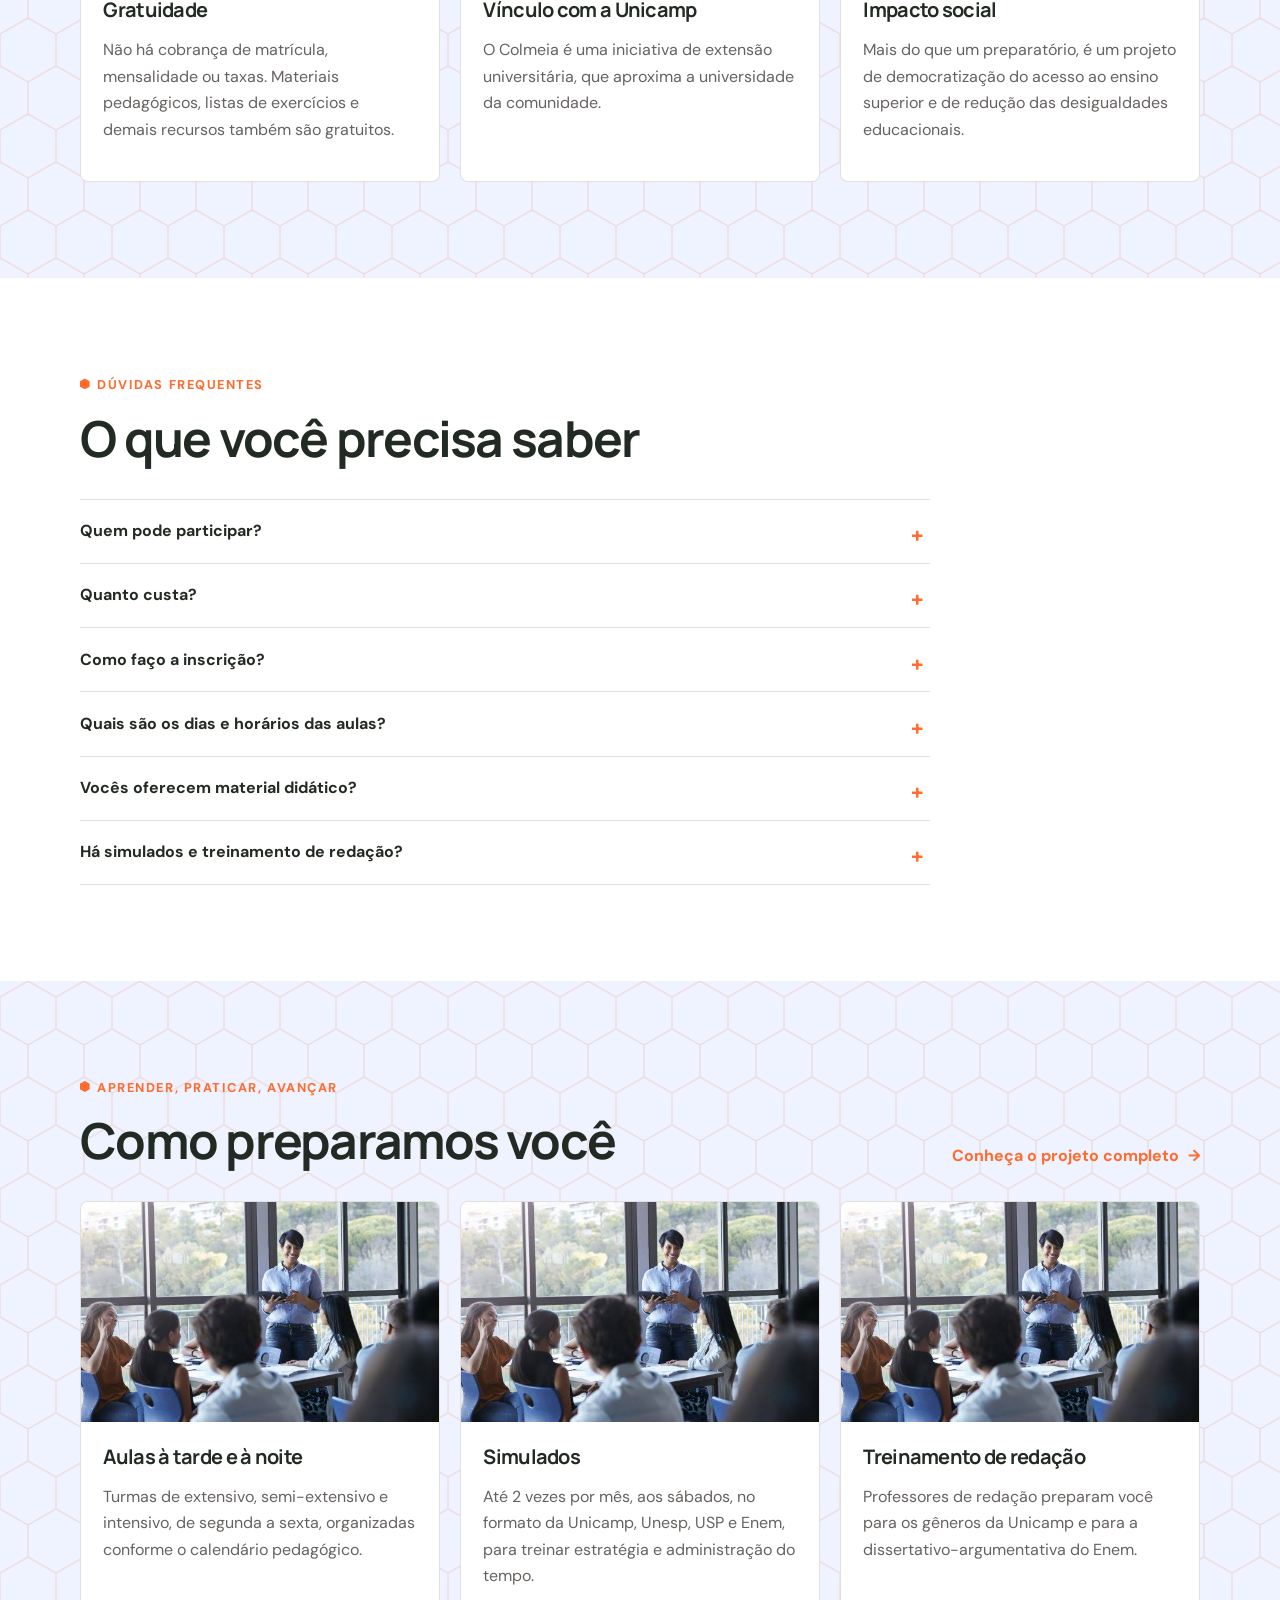
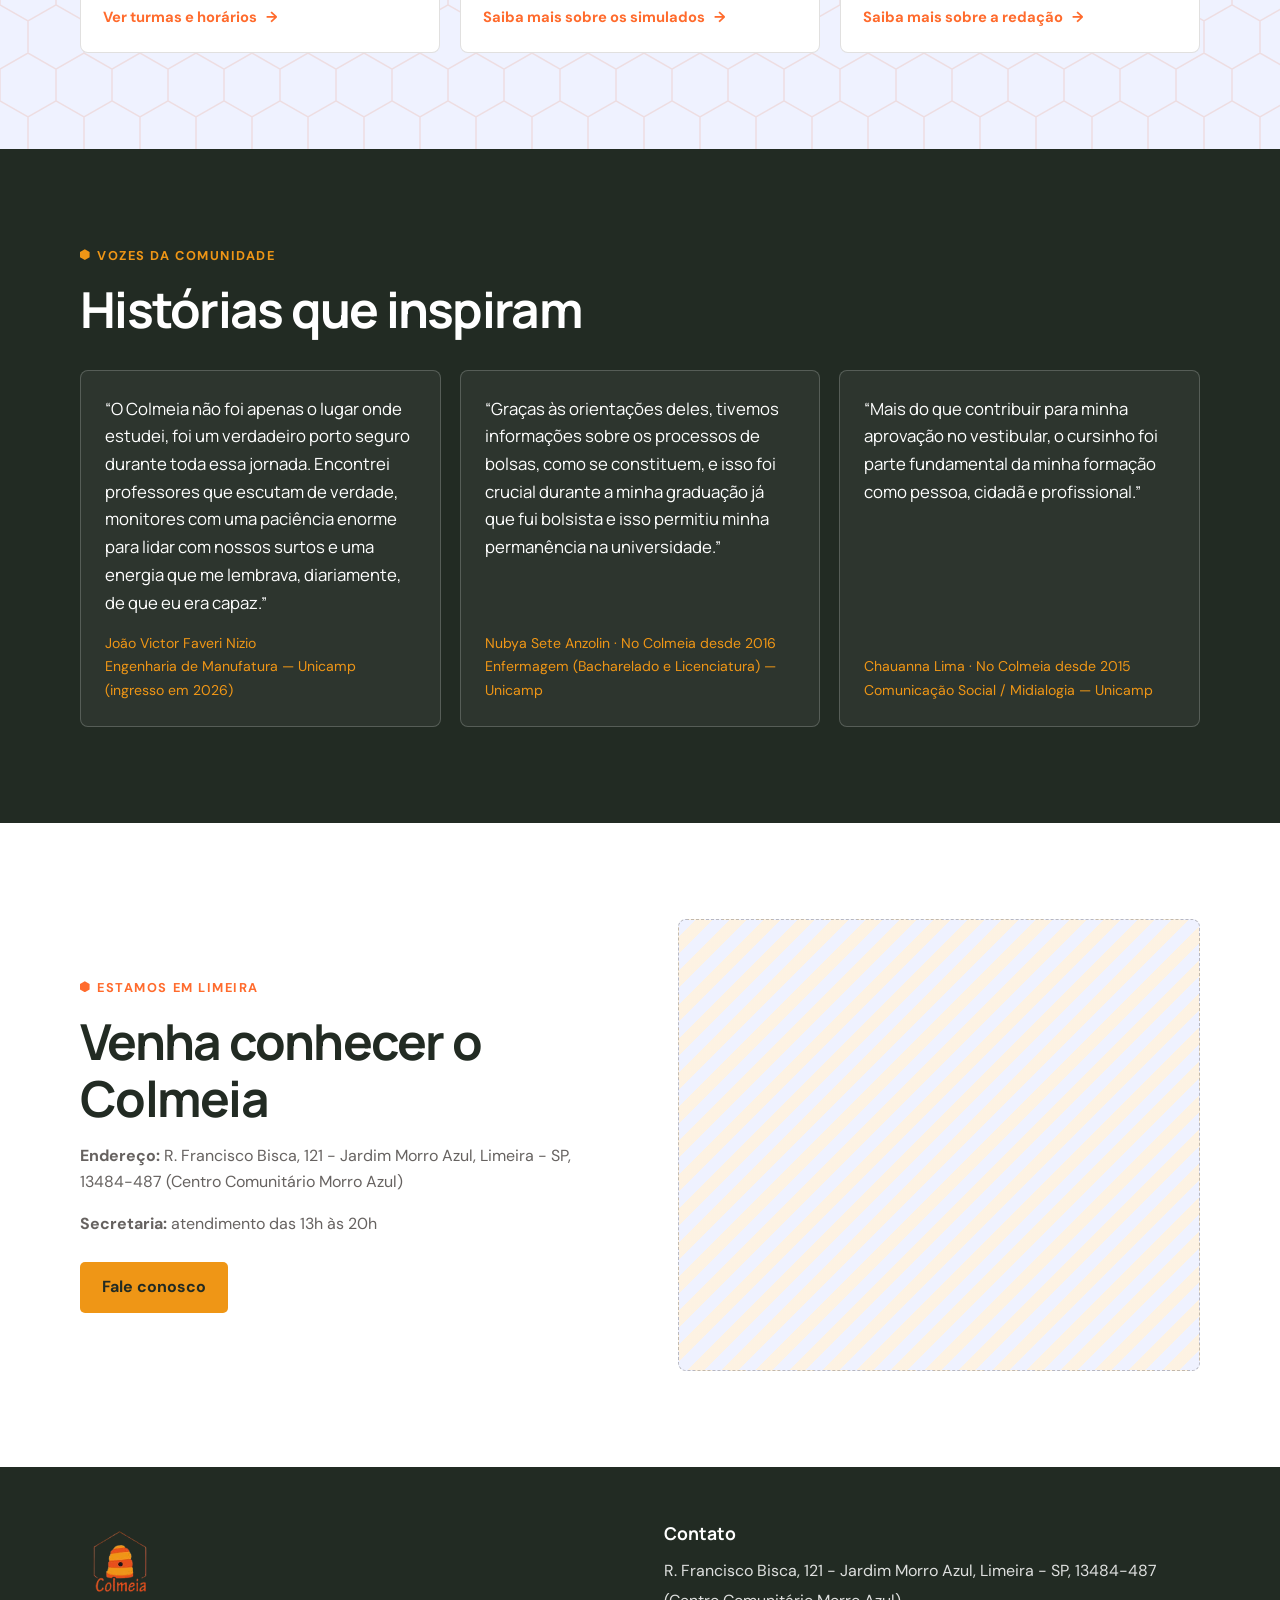
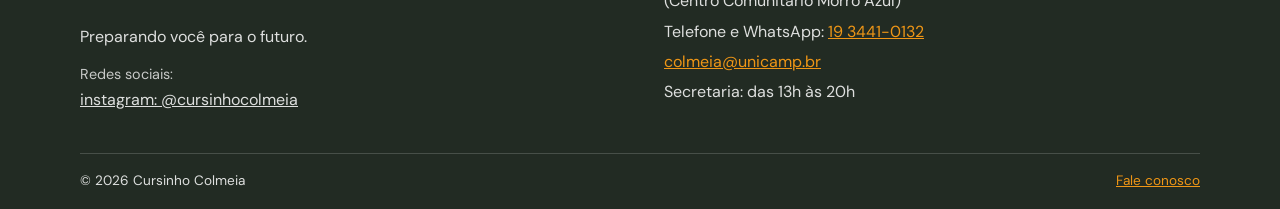
==== commit b2266b36: "heuristicas 3,4,5 arrumadas" ====
--- a/index.html
+++ b/index.html
@@ -15,8 +15,7 @@
     <a class="skip-link" href="#main">Pular para o conteúdo</a>
     <header class="site-header">
         <a class="brand" href="index.html" aria-label="Cursinho Colmeia — página inicial">
-            <img class="brand-logo" src="assets/logo-colmeia.png" alt="" width="52" height="52">
-            <span class="brand-name">Colmeia</span>
+            <img class="brand-logo" src="assets/logo-colmeia.png" alt="" width="82" height="82">
         </a>
         <button class="menu-toggle" type="button" aria-expanded="false" aria-controls="site-nav" aria-label="Abrir menu">
             <span></span><span></span><span></span>
@@ -33,12 +32,12 @@
             <img class="hero-image" src="assets/cursinho-placeholder.png" alt="Estudantes acompanham uma aula em sala" fetchpriority="high">
             <div class="hero-shade" aria-hidden="true"></div>
             <div class="hero-content container">
-                <p class="eyebrow">Educação que aproxima oportunidades</p>
+                <p class="eyebrow">Projeto de extensão da Unicamp · Gratuito</p>
                 <h1>Seu caminho até a universidade começa aqui</h1>
-                <p>O Colmeia prepara estudantes de Limeira para os principais vestibulares, com aulas, material de apoio e acompanhamento próximo de cada aluno.</p>
+                <p>O Colmeia é um espaço onde o acesso à universidade deixa de ser apenas um sonho e passa a ser uma possibilidade concreta. A preparação é gratuita e voltada a estudantes da rede pública de Limeira.</p>
                 <div class="button-row">
-                    <a class="button button-primary" href="projeto.html">Conheça o projeto</a>
-                    <a class="button button-light" href="contato.html">Fale conosco</a>
+                    <a class="button button-primary" href="funcionamento.html#como-ingressar">Como se inscrever</a>
+                    <a class="button button-light" href="projeto.html">Conheça o projeto</a>
                 </div>
             </div>
         </section>
@@ -46,10 +45,11 @@
         <section class="section container intro-grid">
             <div>
                 <p class="eyebrow">Quem somos</p>
-                <h2>Um cursinho feito para construir caminhos</h2>
-            </div>
-            <div>
-                <p>[Conte aqui, em poucas linhas, como o Cursinho Colmeia apoia estudantes de Limeira na preparação para o vestibular e na chegada ao ensino superior.]</p>
+                <h2>Educação popular para democratizar o acesso ao ensino superior</h2>
+            </div>
+            <div>
+                <p>O Cursinho Pré-Vestibular Colmeia é um projeto de extensão da Universidade Estadual de Campinas (Unicamp), desenvolvido em Limeira. Oferecemos preparação pré-vestibular gratuita e de qualidade, destinada especialmente a estudantes oriundos da rede pública de ensino.</p>
+                <p>Mais do que preparar para os vestibulares, o Colmeia busca construir um ambiente de acolhimento, aprendizado e transformação social, acreditando que a educação é um direito e deve estar ao alcance de todos.</p>
                 <a class="text-link" href="historia.html">Leia nossa história completa <span aria-hidden="true">→</span></a>
             </div>
         </section>
@@ -57,34 +57,27 @@
         <section class="section section-soft">
             <div class="container">
                 <div class="section-intro">
-                    <p class="eyebrow">Quem faz acontecer</p>
-                    <h2>Responsáveis pelo projeto</h2>
-                    <p>[Apresente em uma frase as pessoas que coordenam o Colmeia.]</p>
-                </div>
-                <div class="people-grid">
-                <article class="person">
-                    <div class="hex-frame">
-                        <img src="assets/cursinho-placeholder.png" alt="[Foto de Nome da pessoa]" loading="lazy" decoding="async">
-                    </div>
-                    <h3>[Nome da pessoa]</h3>
-                    <p class="person-role">[Função — ex.: Coordenação geral]</p>
-                    <p>[Uma linha sobre a formação ou a contribuição para o projeto.]</p>
-                </article>
-                <article class="person">
-                    <div class="hex-frame">
-                        <img src="assets/cursinho-placeholder.png" alt="[Foto de Nome da pessoa]" loading="lazy" decoding="async">
-                    </div>
-                    <h3>[Nome da pessoa]</h3>
-                    <p class="person-role">[Função — ex.: Coordenação pedagógica]</p>
-                    <p>[Uma linha sobre a formação ou a contribuição para o projeto.]</p>
-                </article>
-                <article class="person">
-                    <div class="hex-frame">
-                        <img src="assets/cursinho-placeholder.png" alt="[Foto de Nome da pessoa]" loading="lazy" decoding="async">
-                    </div>
-                    <h3>[Nome da pessoa]</h3>
-                    <p class="person-role">[Função — ex.: Voluntariado e parcerias]</p>
-                    <p>[Uma linha sobre a formação ou a contribuição para o projeto.]</p>
+                    <p class="eyebrow">O que nos define</p>
+                    <h2>Três marcas do Colmeia</h2>
+                </div>
+                <div class="card-grid">
+                <article class="content-card">
+                    <div class="card-body">
+                        <h3>Gratuidade</h3>
+                        <p>Não há cobrança de matrícula, mensalidade ou taxas. Materiais pedagógicos, listas de exercícios e demais recursos também são gratuitos.</p>
+                    </div>
+                </article>
+                <article class="content-card">
+                    <div class="card-body">
+                        <h3>Vínculo com a Unicamp</h3>
+                        <p>O Colmeia é uma iniciativa de extensão universitária, que aproxima a universidade da comunidade.</p>
+                    </div>
+                </article>
+                <article class="content-card">
+                    <div class="card-body">
+                        <h3>Impacto social</h3>
+                        <p>Mais do que um preparatório, é um projeto de democratização do acesso ao ensino superior e de redução das desigualdades educacionais.</p>
+                    </div>
                 </article>
                 </div>
             </div>
@@ -97,31 +90,27 @@
                 <div class="faq-list">
                     <details>
                         <summary>Quem pode participar?</summary>
-                        <p>[Informe os critérios de participação, como público prioritário, escolaridade e faixa etária, se houver.]</p>
+                        <p>Estudantes já formados no ensino médio e estudantes que ainda cursam o ensino médio da rede pública, especialmente os do terceiro ano. O cursinho prioriza pessoas que enfrentam barreiras socioeconômicas no acesso à preparação para os vestibulares.</p>
                     </details>
                     <details>
                         <summary>Quanto custa?</summary>
-                        <p>O cursinho é gratuito.</p>
+                        <p>O cursinho é totalmente gratuito: não há cobrança de matrícula, mensalidade ou taxas, e os materiais também são oferecidos sem custo.</p>
                     </details>
                     <details>
                         <summary>Como faço a inscrição?</summary>
-                        <p>[Inclua o período de inscrição, os documentos necessários e o passo a passo para se candidatar.]</p>
+                        <p>As inscrições são feitas por meio de processos seletivos divulgados periodicamente nos canais oficiais do Colmeia, com período de inscrição, critérios, documentação e etapas da seleção. Acompanhe nosso <a href="https://www.instagram.com/cursinhocolmeia/?hl=pt">Instagram</a> para não perder os prazos.</p>
                     </details>
                     <details>
                         <summary>Quais são os dias e horários das aulas?</summary>
-                        <p>[Consulte as turmas e os horários disponíveis na página <a href="funcionamento.html">Funcionamento</a>.]</p>
-                    </details>
-                    <details>
-                        <summary>Quais matérias são ensinadas?</summary>
-                        <p>[Informe as disciplinas oferecidas, organizadas por área do conhecimento.]</p>
+                        <p>As aulas são de segunda a sexta, à tarde (13h40 às 17h) ou à noite (18h às 22h20). Veja todas as turmas na página <a href="funcionamento.html">Funcionamento</a>.</p>
                     </details>
                     <details>
                         <summary>Vocês oferecem material didático?</summary>
-                        <p>[Descreva os materiais e recursos disponibilizados aos estudantes.]</p>
-                    </details>
-                    <details>
-                        <summary>Há simulados e acompanhamento individual?</summary>
-                        <p>[Informe a frequência dos simulados e como funcionam os plantões, a mentoria ou o acompanhamento individual.]</p>
+                        <p>Sim. Materiais pedagógicos, listas de exercícios e demais recursos são gratuitos, e simulados e materiais complementares ficam disponíveis na plataforma digital do cursinho.</p>
+                    </details>
+                    <details>
+                        <summary>Há simulados e treinamento de redação?</summary>
+                        <p>Sim. Os simulados acontecem até 2 vezes por mês, aos sábados, e há professores de redação que preparam os alunos para os gêneros cobrados pela Unicamp e para a redação do Enem.</p>
                     </details>
                 </div>
             </div>
@@ -132,7 +121,7 @@
                 <div class="section-heading">
                     <div>
                         <p class="eyebrow">Aprender, praticar, avançar</p>
-                        <h2>Projetos que apoiam sua jornada</h2>
+                        <h2>Como preparamos você</h2>
                     </div>
                     <a class="text-link" href="projeto.html">Conheça o projeto completo <span aria-hidden="true">→</span></a>
                 </div>
@@ -140,25 +129,25 @@
                 <article class="content-card">
                     <img src="assets/cursinho-placeholder.png" alt="Turma participando de uma aula" loading="lazy" decoding="async">
                     <div class="card-body">
-                        <h3>[Nome do projeto principal]</h3>
-                        <p>[Apresente em até duas linhas a proposta e o público deste projeto.]</p>
-                        <a class="text-link" href="projeto.html">Saiba mais <span aria-hidden="true">→</span></a>
+                        <h3>Aulas à tarde e à noite</h3>
+                        <p>Turmas de extensivo, semi-extensivo e intensivo, de segunda a sexta, organizadas conforme o calendário pedagógico.</p>
+                        <a class="text-link" href="funcionamento.html#turmas">Ver turmas e horários <span aria-hidden="true">→</span></a>
                     </div>
                 </article>
                 <article class="content-card">
                     <img src="assets/cursinho-placeholder.png" alt="Estudantes reunidos em sala" loading="lazy" decoding="async">
                     <div class="card-body">
                         <h3>Simulados</h3>
-                        <p>[Explique como os simulados ajudam a praticar para os processos seletivos.]</p>
-                        <a class="text-link" href="projeto.html">Saiba mais <span aria-hidden="true">→</span></a>
+                        <p>Até 2 vezes por mês, aos sábados, no formato da Unicamp, Unesp, USP e Enem, para treinar estratégia e administração do tempo.</p>
+                        <a class="text-link" href="projeto.html#simulados">Saiba mais sobre os simulados <span aria-hidden="true">→</span></a>
                     </div>
                 </article>
                 <article class="content-card">
                     <img src="assets/cursinho-placeholder.png" alt="Professor conversando com estudantes" loading="lazy" decoding="async">
                     <div class="card-body">
-                        <h3>Orientação para o vestibular</h3>
-                        <p>[Descreva o apoio para escolha de curso e inscrição nos processos seletivos.]</p>
-                        <a class="text-link" href="projeto.html">Saiba mais <span aria-hidden="true">→</span></a>
+                        <h3>Treinamento de redação</h3>
+                        <p>Professores de redação preparam você para os gêneros da Unicamp e para a dissertativo-argumentativa do Enem.</p>
+                        <a class="text-link" href="projeto.html#redacao">Saiba mais sobre a redação <span aria-hidden="true">→</span></a>
                     </div>
                 </article>
                 </div>
@@ -171,16 +160,16 @@
                 <h2>Histórias que inspiram</h2>
                 <div class="quote-grid">
                 <figure class="quote">
-                    <blockquote><p>“[Insira aqui um depoimento autorizado sobre a experiência no cursinho.]”</p></blockquote>
-                    <figcaption>[Nome] · [Ano de ingresso]<br>[Curso] — [Universidade]</figcaption>
+                    <blockquote><p>“O Colmeia não foi apenas o lugar onde estudei, foi um verdadeiro porto seguro durante toda essa jornada. Encontrei professores que escutam de verdade, monitores com uma paciência enorme para lidar com nossos surtos e uma energia que me lembrava, diariamente, de que eu era capaz.”</p></blockquote>
+                    <figcaption>João Victor Faveri Nizio<br>Engenharia de Manufatura — Unicamp (ingresso em 2026)</figcaption>
                 </figure>
                 <figure class="quote">
-                    <blockquote><p>“[Insira aqui um depoimento autorizado sobre a trajetória até a aprovação.]”</p></blockquote>
-                    <figcaption>[Nome] · [Ano de ingresso]<br>[Curso] — [Universidade]</figcaption>
+                    <blockquote><p>“Graças às orientações deles, tivemos informações sobre os processos de bolsas, como se constituem, e isso foi crucial durante a minha graduação já que fui bolsista e isso permitiu minha permanência na universidade.”</p></blockquote>
+                    <figcaption>Nubya Sete Anzolin · No Colmeia desde 2016<br>Enfermagem (Bacharelado e Licenciatura) — Unicamp</figcaption>
                 </figure>
                 <figure class="quote">
-                    <blockquote><p>“[Insira aqui um depoimento autorizado sobre o apoio recebido.]”</p></blockquote>
-                    <figcaption>[Nome] · [Ano de ingresso]<br>[Curso] — [Universidade]</figcaption>
+                    <blockquote><p>“Mais do que contribuir para minha aprovação no vestibular, o cursinho foi parte fundamental da minha formação como pessoa, cidadã e profissional.”</p></blockquote>
+                    <figcaption>Chauanna Lima · No Colmeia desde 2015<br>Comunicação Social / Midialogia — Unicamp</figcaption>
                 </figure>
                 </div>
             </div>
@@ -191,8 +180,8 @@
                 <p class="eyebrow">Estamos em Limeira</p>
                 <h2>Venha conhecer o Colmeia</h2>
                 <p><strong>Endereço:</strong> R. Francisco Bisca, 121 - Jardim Morro Azul, Limeira - SP, 13484-487 (Centro Comunitário Morro Azul)</p>
-                <p><strong>Secretaria:</strong> [Dias e horários de atendimento]</p>
-                <a class="button button-primary" href="contato.html">Como chegar</a>
+                <p><strong>Secretaria:</strong> atendimento das 13h às 20h</p>
+                <a class="button button-primary" href="contato.html">Fale conosco</a>
             </div>
             <div class="map-placeholder" role="img" aria-label="Espaço reservado para o mapa do cursinho">
                 <iframe src="https://maps.google.com/maps?q=-22.5592087,-47.4290889&t=&z=17&ie=UTF8&iwloc=&output=embed" width="100%" height="450" style="border:0;" allowfullscreen="" loading="lazy" referrerpolicy="no-referrer-when-downgrade"></iframe>
@@ -214,9 +203,9 @@
                 <h2>Contato</h2>
                 <address>
                     R. Francisco Bisca, 121 - Jardim Morro Azul, Limeira - SP, 13484-487 (Centro Comunitário Morro Azul)<br>
-                    [Telefone] · 19 3441-0132<br>
-                    <p>colmeia@unicamp.br</p><br>
-                    [Dias e horários da secretaria]
+                    Telefone e WhatsApp: <a href="tel:+551934410132">19 3441-0132</a><br>
+                    <a href="mailto:colmeia@unicamp.br">colmeia@unicamp.br</a><br>
+                    Secretaria: das 13h às 20h
                 </address>
             </div>
         </div>
--- a/styles.css
+++ b/styles.css
@@ -5,13 +5,13 @@
 
 /* ---------- Tokens ---------- */
 :root {
-    --ink: #2B2522;
+    --ink: #222b23;
     --muted: rgba(43, 37, 34, .72);
     --primary: #DC4C1A;          /* laranja do texto do logo */
     --orange: #E7842B;           /* laranja médio das listras do logo */
-    --primary-strong: #C23E0F;   /* texto sobre branco/creme e fundo com texto branco (contraste AA) */
+    --primary-strong: #FF6B2D;   /* texto sobre branco/creme e fundo com texto branco (contraste AA) */
     --accent: #EF9616;
-    --cream: #FFF8EF;
+    --cream: #eff2ff;
     --white: #FFFFFF;
     --line: rgba(43, 37, 34, .14);
     --content: 1120px;
@@ -133,7 +133,7 @@
     color: var(--accent);
 }
 .page-hero .eyebrow {
-    color: var(--cream);
+    color: var(----ink);
 }
 .text-link {
     display: inline-flex;
@@ -432,7 +432,7 @@
     background: var(--cream);
 }
 .quote-grid-light .quote figcaption {
-    color: var(--primary-strong);
+    color: var(----ink);
 }
 
 /* Endereço e mapa */
@@ -526,20 +526,24 @@
 }
 
 /* ---------- Páginas internas ---------- */
+
 .page-hero {
     padding-block: 5rem;
-    color: var(--white);
-    background-color: var(--ink);
-    background-image: var(--honeycomb-light), linear-gradient(115deg, var(--ink), var(--primary-strong));
+    color: var(----ink);
+    background-color: #FACC15;
+    background-image:
+        var(--honeycomb-light),
+        linear-gradient(25deg, #FACC15 0%, #FF6B2D 100%);
     background-size: 56px 96px, auto;
 }
+
 .page-hero h1 {
     font-size: clamp(2.8rem, 7vw, 4.7rem);
 }
 .page-hero p:last-child {
     max-width: 660px;
     margin-bottom: 0;
-    color: rgba(255,255,255,.9);
+    color: rgb(0, 0, 0);
     font-size: 1.08rem;
 }
 .prose {
@@ -881,3 +885,202 @@
         transition-duration: .01ms !important;
     }
 }
+
+
+/* ---------- Formulário de dúvidas ---------- */
+.contact-form-section {
+    padding-block: 5rem;
+    background: var(--white);
+}
+
+.contact-form-card {
+    max-width: 760px;
+    margin-inline: auto;
+    padding: clamp(1.5rem, 5vw, 3rem);
+    border-radius: 24px;
+    color: var(--white);
+    background: var(--primary);
+    box-shadow: 0 12px 32px rgba(43, 37, 34, .10);
+}
+
+.contact-form-card h2 {
+    margin-bottom: .75rem;
+    color: var(--white);
+    font-size: clamp(1.8rem, 4vw, 2.5rem);
+    text-align: center;
+    letter-spacing: -.035em;
+}
+
+.contact-form-card > p {
+    margin-bottom: 2rem;
+    color: rgba(255, 255, 255, .94);
+    text-align: center;
+}
+
+.contact-form {
+    display: grid;
+    gap: 1.25rem;
+}
+
+.form-field {
+    display: flex;
+    flex-direction: column;
+    gap: .45rem;
+}
+
+.form-field label {
+    color: var(--white);
+    font-size: 1rem;
+    font-weight: 600;
+}
+
+.form-field input,
+.form-field select,
+.form-field textarea {
+    width: 100%;
+    min-height: 48px;
+    padding: .8rem 1rem;
+    border: 1px solid rgba(43, 37, 34, .15);
+    border-radius: 6px;
+    color: var(--ink);
+    background: var(--white);
+    font: inherit;
+    line-height: 1.4;
+}
+
+.form-field textarea {
+    min-height: 130px;
+    resize: vertical;
+}
+
+.form-field input::placeholder,
+.form-field textarea::placeholder {
+    color: #77716D;
+}
+
+.form-field input:focus-visible,
+.form-field select:focus-visible,
+.form-field textarea:focus-visible {
+    outline: 3px solid var(--ink);
+    outline-offset: 3px;
+}
+
+.form-field select {
+    cursor: pointer;
+}
+
+.optional {
+    font-size: .85rem;
+    font-weight: 400;
+}
+
+.form-submit {
+    width: min(100%, 340px);
+    min-height: 54px;
+    justify-self: center;
+    margin-top: .25rem;
+    padding: .8rem 1.5rem;
+    border: 2px solid var(--ink);
+    border-radius: 999px;
+    color: var(--white);
+    background: var(--ink);
+    font: inherit;
+    font-weight: 800;
+    text-transform: uppercase;
+    cursor: pointer;
+    transition: background-color .2s, color .2s, transform .2s;
+}
+
+.form-submit:hover {
+    color: var(--ink);
+    background: var(--accent);
+}
+
+.form-submit:active {
+    transform: scale(.98);
+}
+
+.form-submit:focus-visible {
+    outline: 3px solid var(--white);
+    outline-offset: 4px;
+}
+
+.form-status {
+    margin: 0;
+    color: var(--white);
+    text-align: center;
+}
+
+.form-hp {
+    position: absolute;
+    left: -10000px;
+    width: 1px;
+    height: 1px;
+    overflow: hidden;
+}
+
+@media (max-width: 760px) {
+    .contact-form-section {
+        padding-block: 3rem;
+    }
+
+    .contact-form-card {
+        padding: 1.5rem 1rem;
+        border-radius: 18px;
+    }
+
+    .contact-form-card > p {
+        margin-bottom: 1.5rem;
+    }
+
+    .contact-form {
+        gap: 1rem;
+    }
+}
+
+@media (prefers-reduced-motion: reduce) {
+    .form-submit {
+        transition: none;
+    }
+}
+
+/* ---------- Contato: duas colunas ---------- */
+.contact-layout {
+    display: grid;
+    grid-template-columns: 1fr 1fr;
+    gap: clamp(2rem, 5vw, 4rem);
+    align-items: stretch;          /* as duas colunas ficam da mesma altura */
+    padding-block: 5rem;
+}
+
+.contact-info {
+    display: flex;
+    flex-direction: column;
+}
+
+.contact-layout .contact-heading {
+    max-width: none;
+    margin: 0 0 2rem;
+    text-align: left;
+}
+
+.contact-layout .contact-list {
+    flex: 1;                       /* ocupa o espaço que sobra até o fim da coluna */
+    grid-template-columns: 1fr;
+    grid-auto-rows: 1fr;           /* os 4 cartões crescem por igual */
+    max-width: none;
+    margin: 0;
+}
+
+.contact-layout .contact-form-card {
+    max-width: none;
+    margin: 0;
+}
+
+/* Telas menores: formulário vai para baixo */
+@media (max-width: 900px) {
+    .contact-layout {
+        grid-template-columns: 1fr;
+        padding-block: 3rem;
+    }
+}
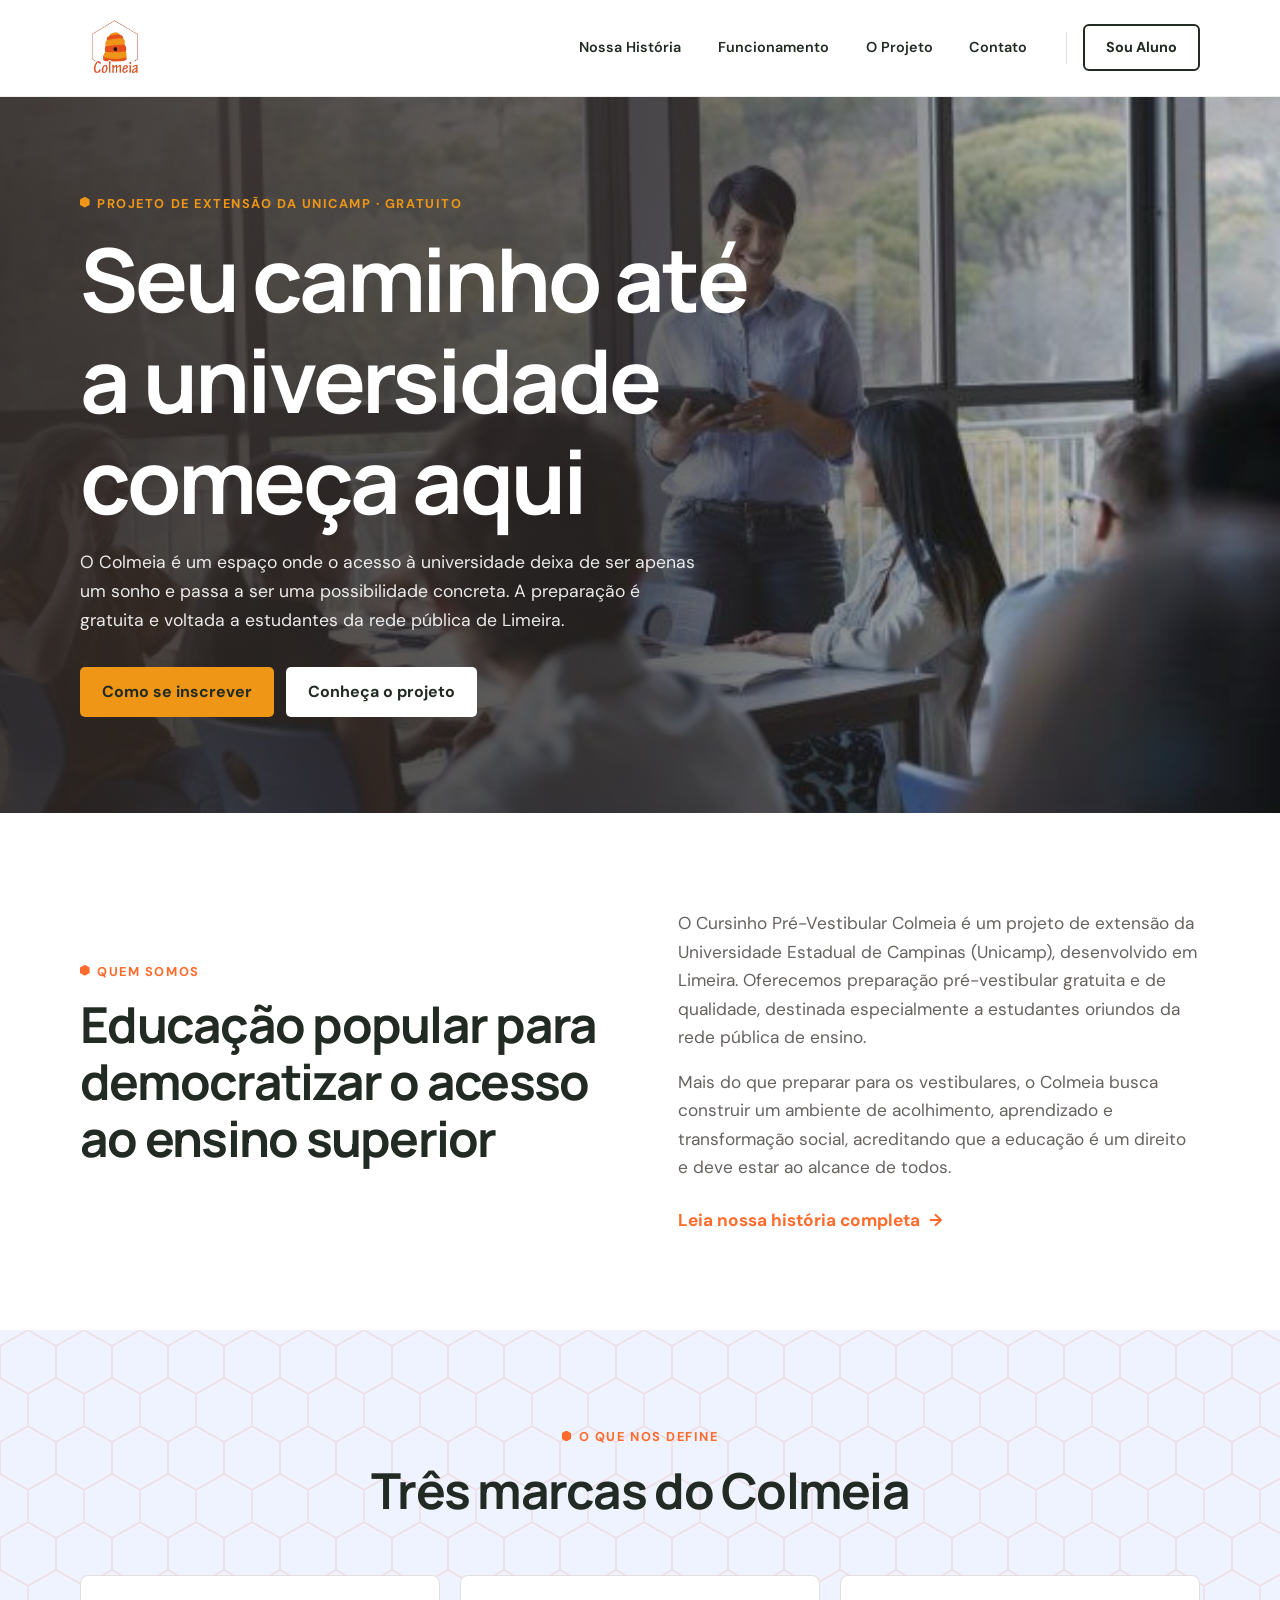
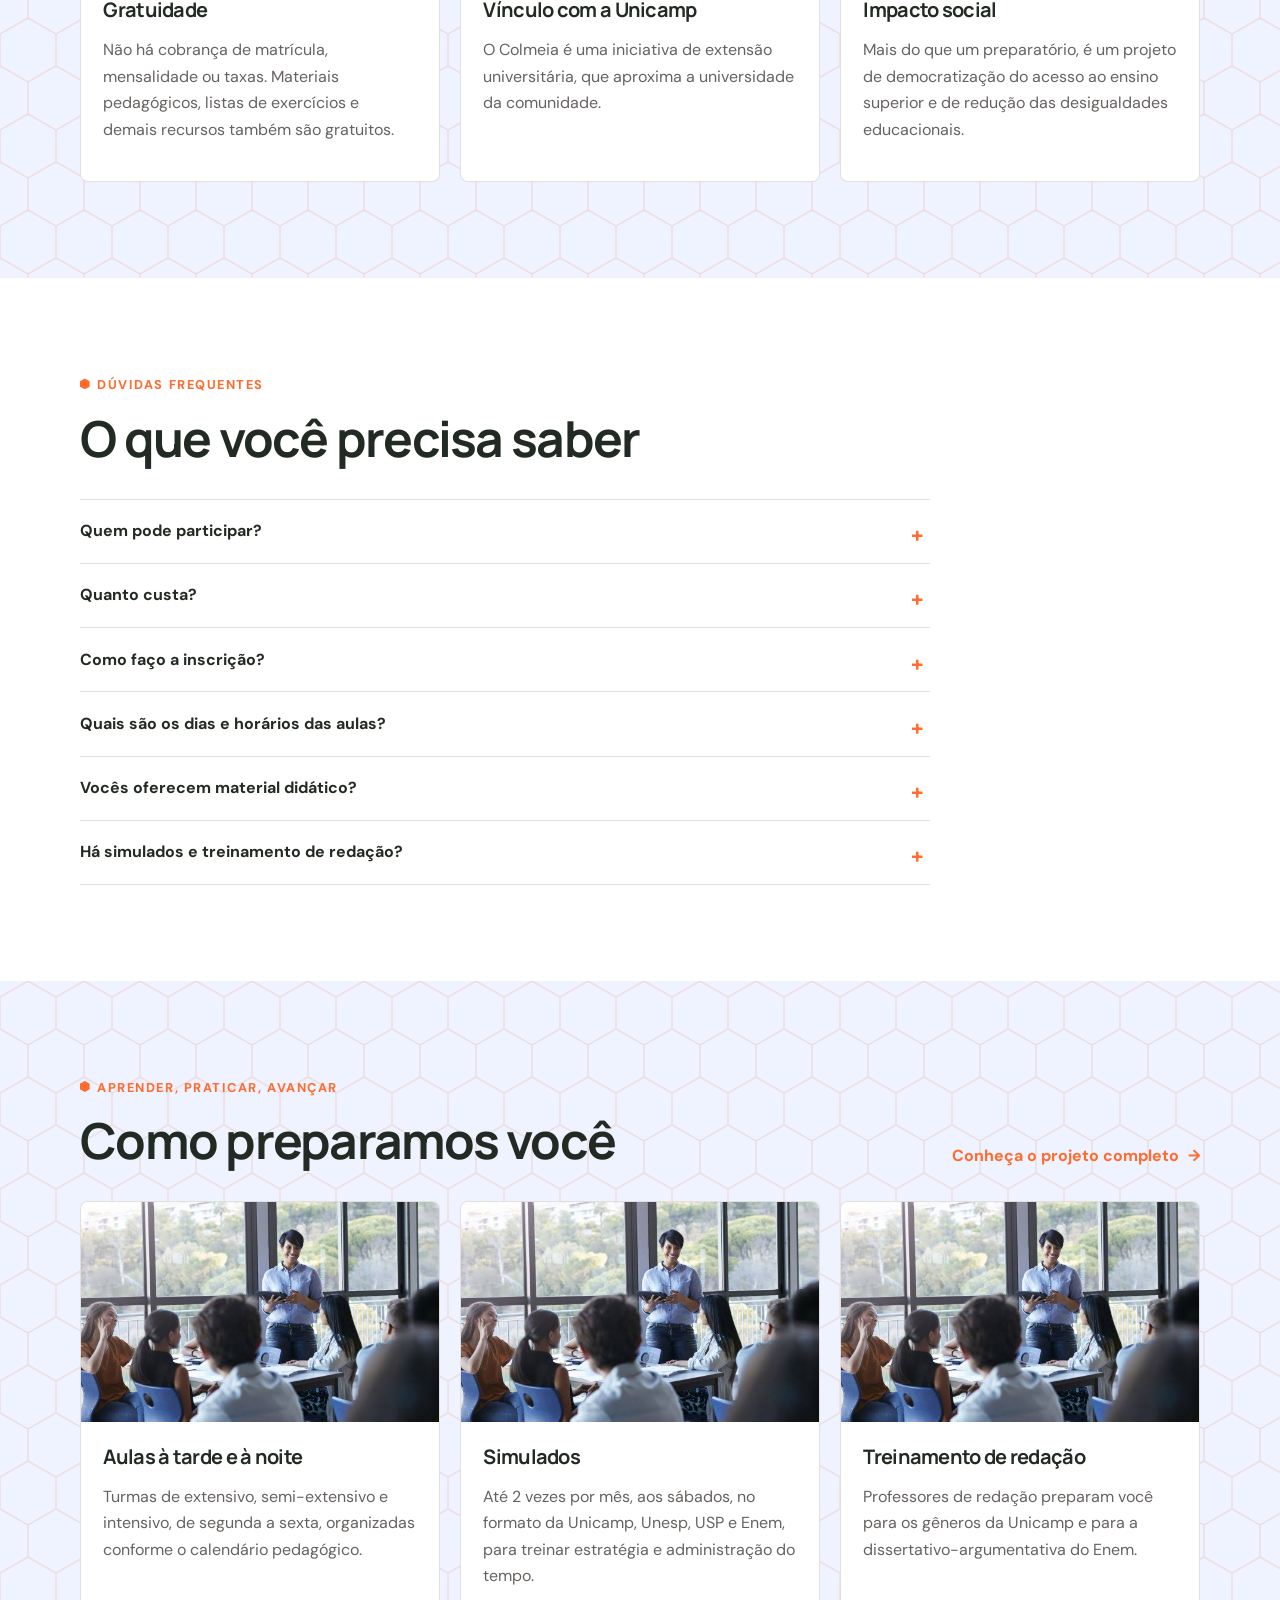
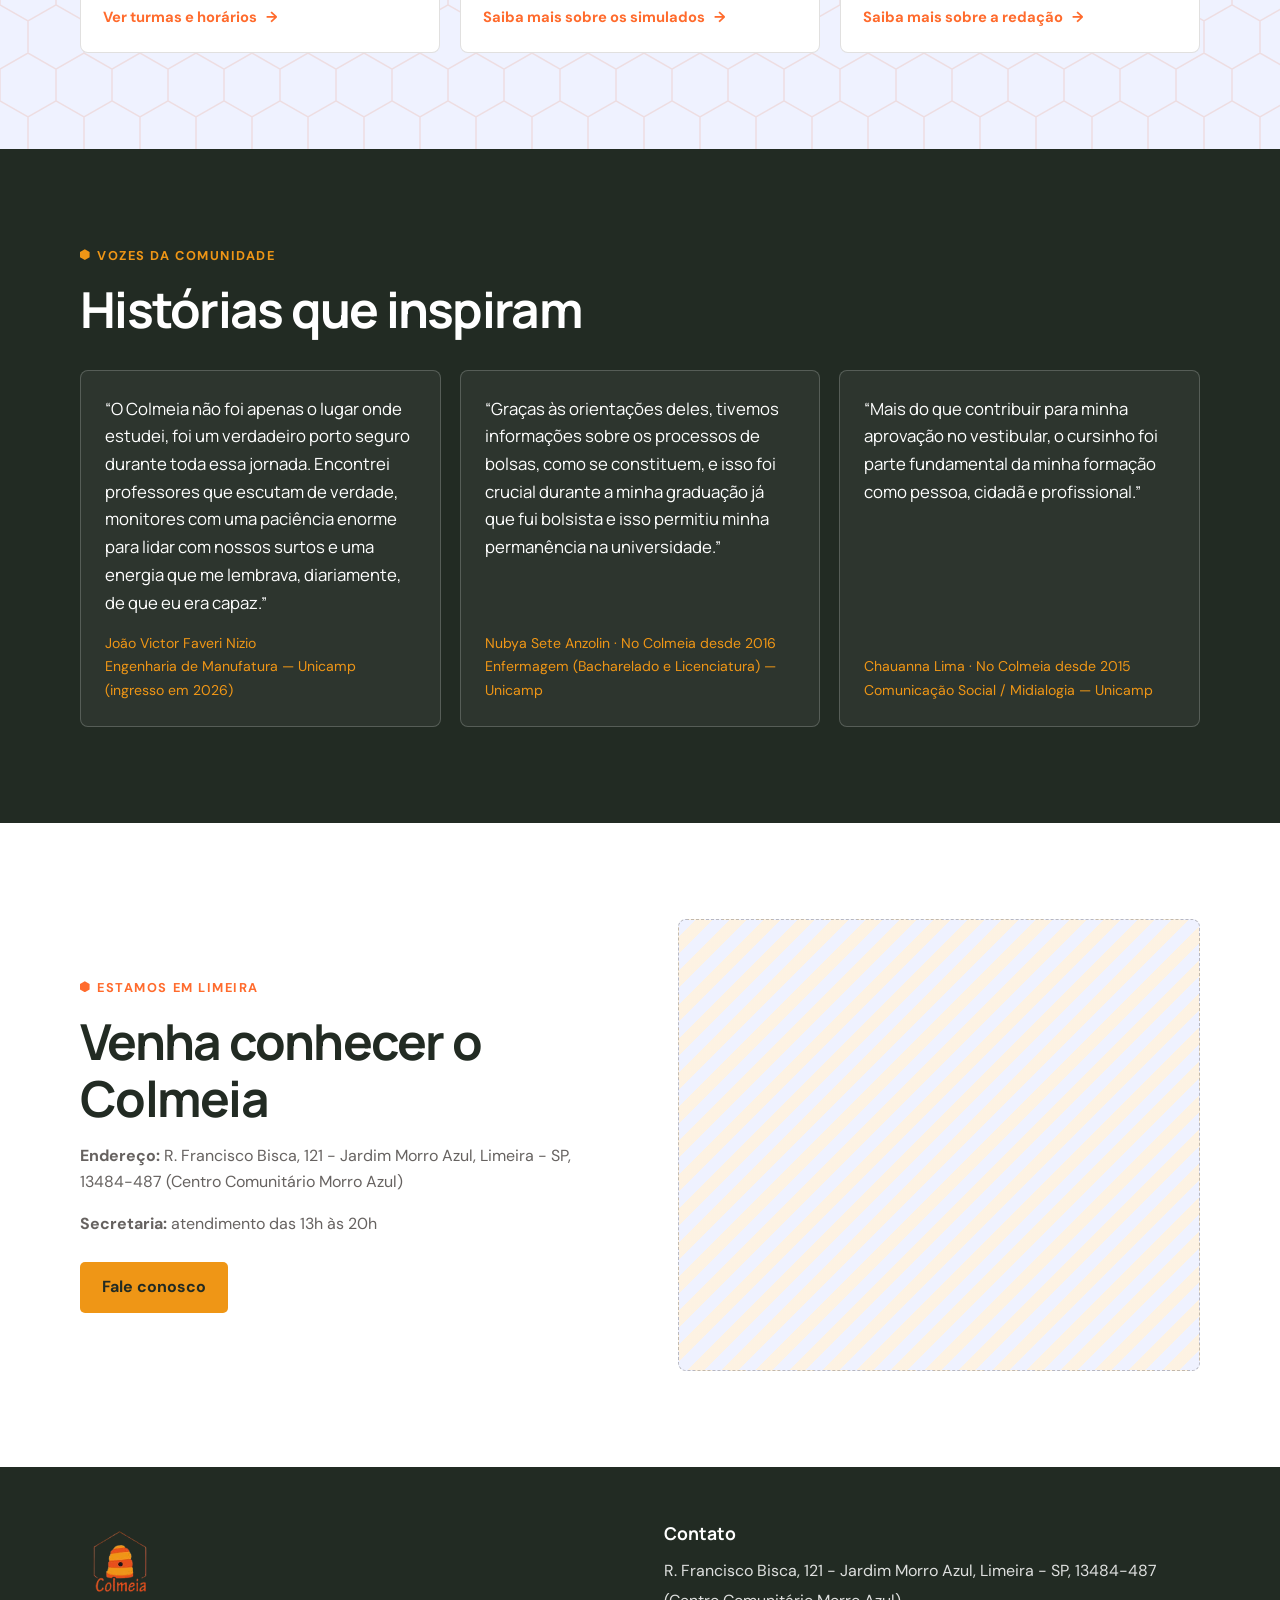
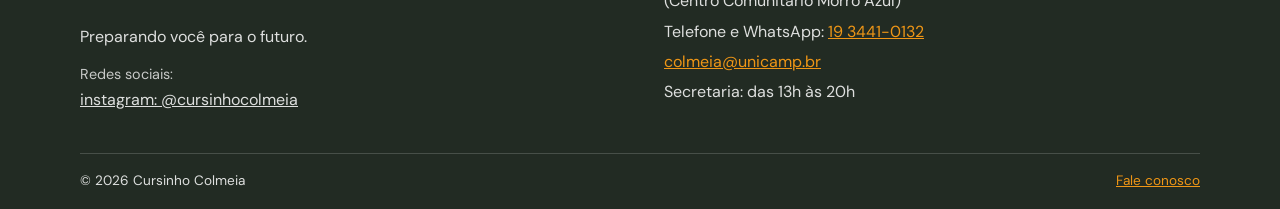
==== commit 8b049330: "Coloquei a Area do Aluno" ====
--- a/index.html
+++ b/index.html
@@ -25,6 +25,7 @@
             <a href="funcionamento.html">Funcionamento</a>
             <a href="projeto.html">O Projeto</a>
             <a href="contato.html">Contato</a>
+            <a class="nav-button" href="https://cursinhoherbertdesouza.online/login" target="_blank" rel="noopener">Sou Aluno</a>
         </nav>
     </header>
     <main id="main">
@@ -215,4 +216,4 @@
         </div>
     </footer>
 </body>
-</html>
+</html>
--- a/styles.css
+++ b/styles.css
@@ -1083,4 +1083,58 @@
         grid-template-columns: 1fr;
         padding-block: 3rem;
     }
+}
+
+
+/* ---------- Botão "Sou Aluno" na navbar ---------- */
+.site-nav a.nav-button {
+    position: relative;
+    margin-left: 1.2rem;
+    padding: .6rem 1.3rem;
+    border: 2px solid var(--ink);
+    border-radius: 6px;
+    color: var(--ink);
+    font-weight: 700;
+    transition: background-color .2s, color .2s;
+}
+
+/* separador vertical antes do botão */
+.site-nav a.nav-button::before {
+    content: "";
+    position: absolute;
+    top: 50%;
+    left: -1.2rem;
+    width: 1px;
+    height: 32px;
+    background: var(--line);
+    transform: translateY(-50%);
+}
+
+.site-nav a.nav-button:hover {
+    color: var(--white);
+    background: var(--ink);
+}
+
+@media (max-width: 760px) {
+    .site-nav a.nav-button {
+        margin: .8rem 0 0;
+        text-align: center;
+        border: 2px solid var(--ink);
+    }
+    .site-nav a.nav-button::before {
+        display: none;
+    }
+}
+
+@media (prefers-reduced-motion: reduce) {
+    .site-nav a.nav-button {
+        transition: none;
+    }
+}
+
+/* Contato: um pouco mais largo em telas grandes */
+@media (min-width: 1200px) {
+    .contact-layout {
+        width: min(1280px, calc(100% - 1rem));
+    }
 }
